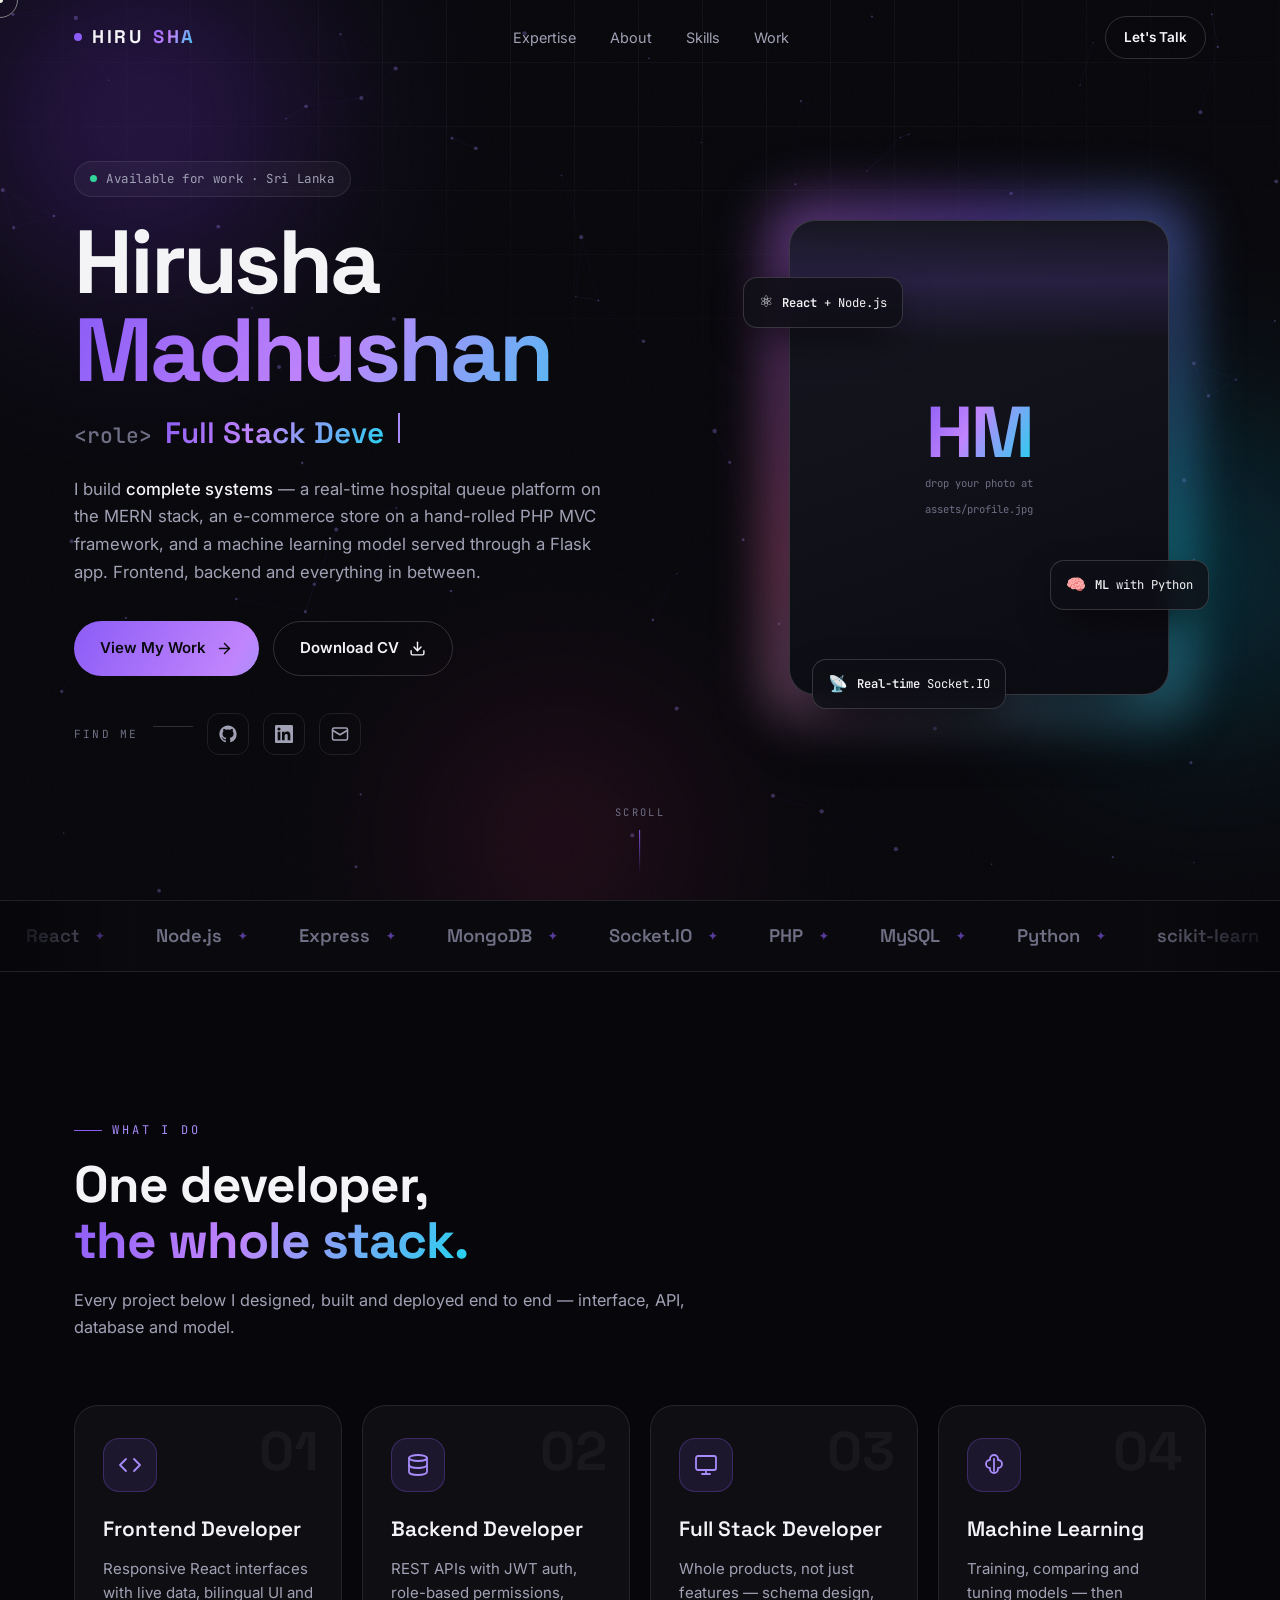
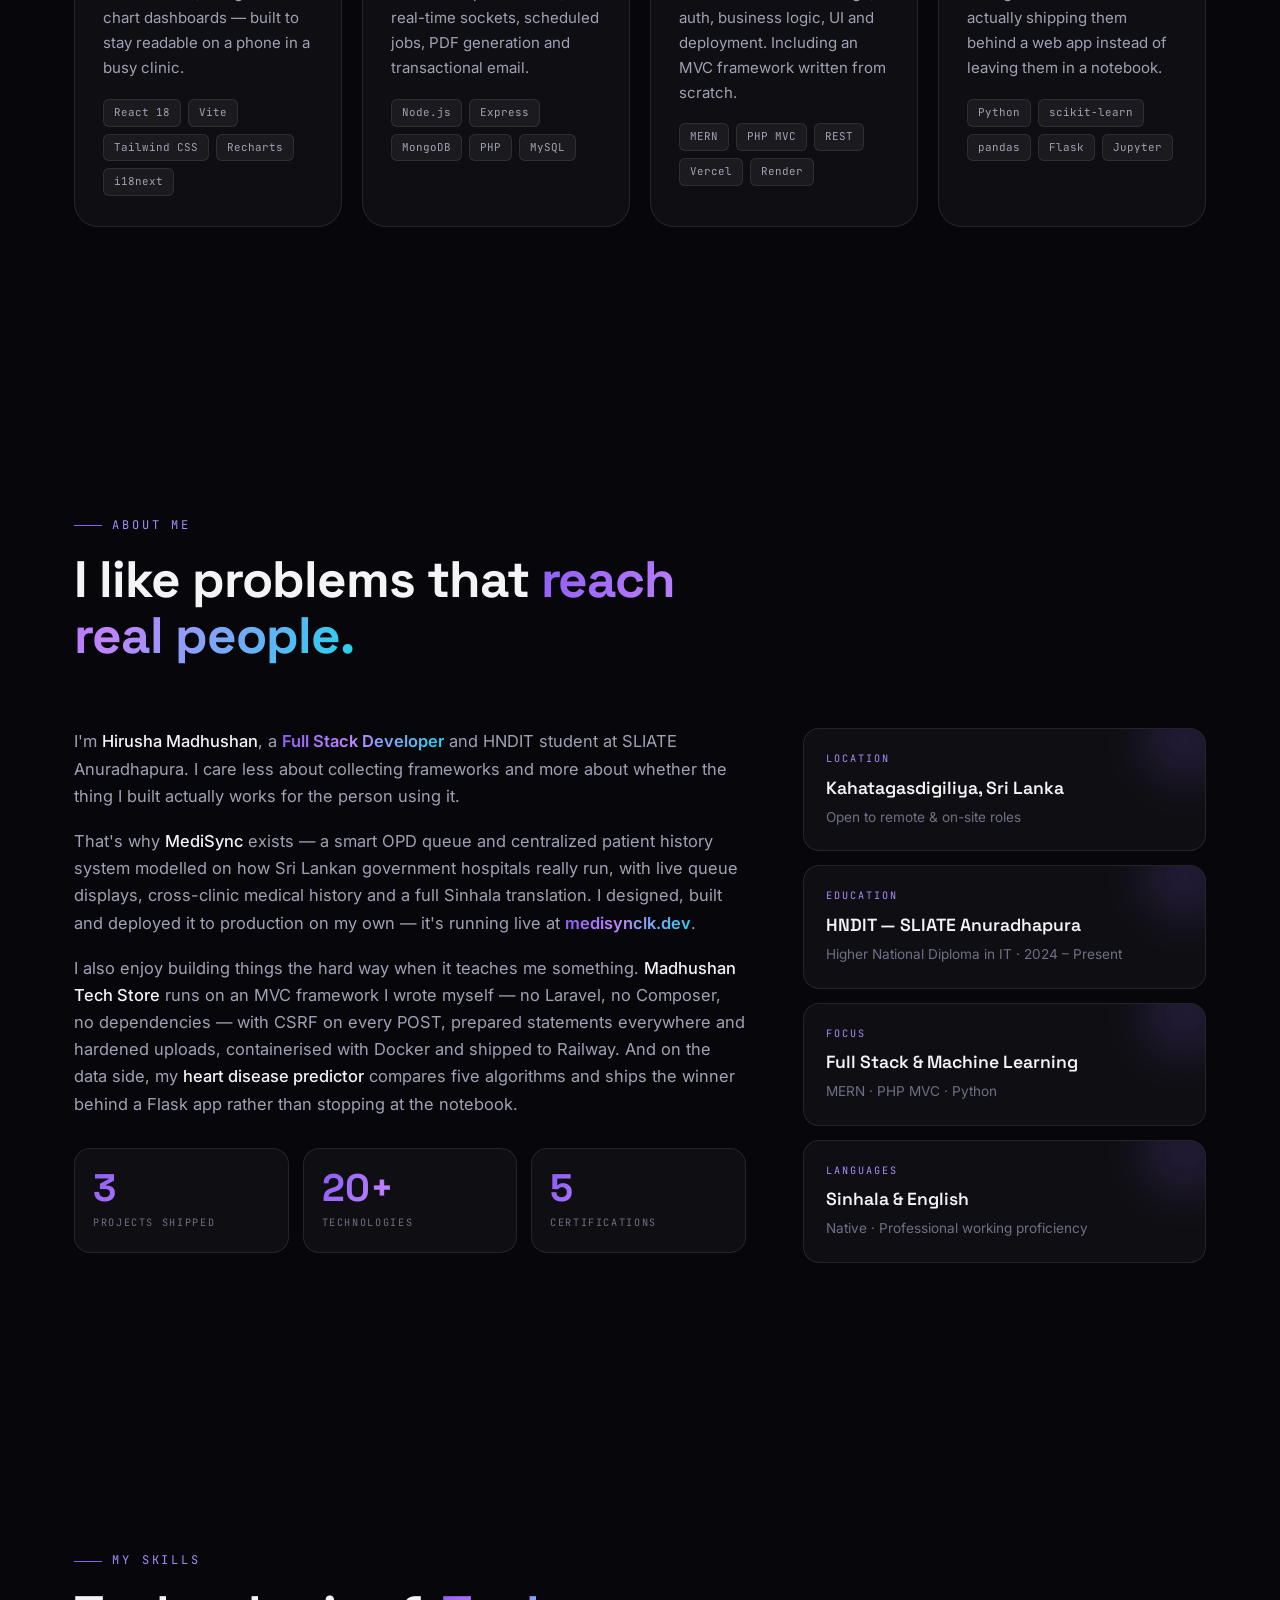
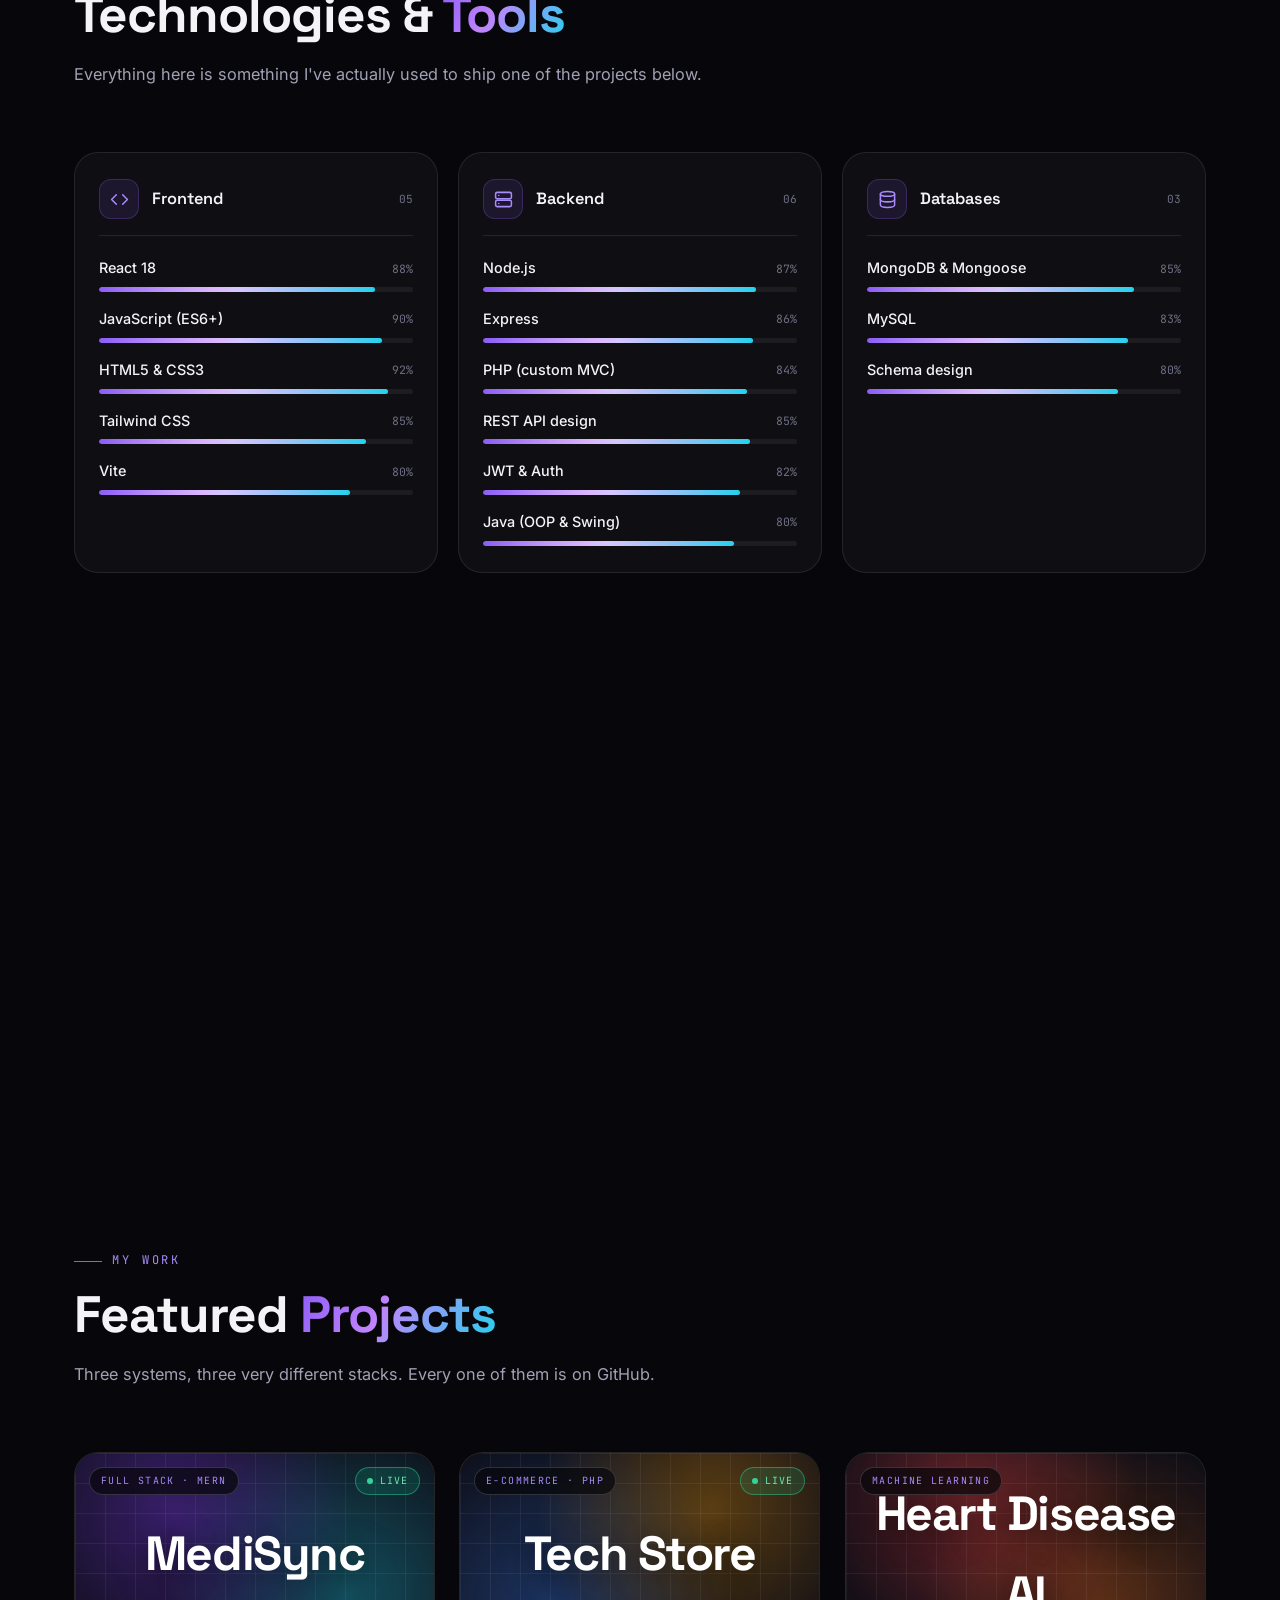
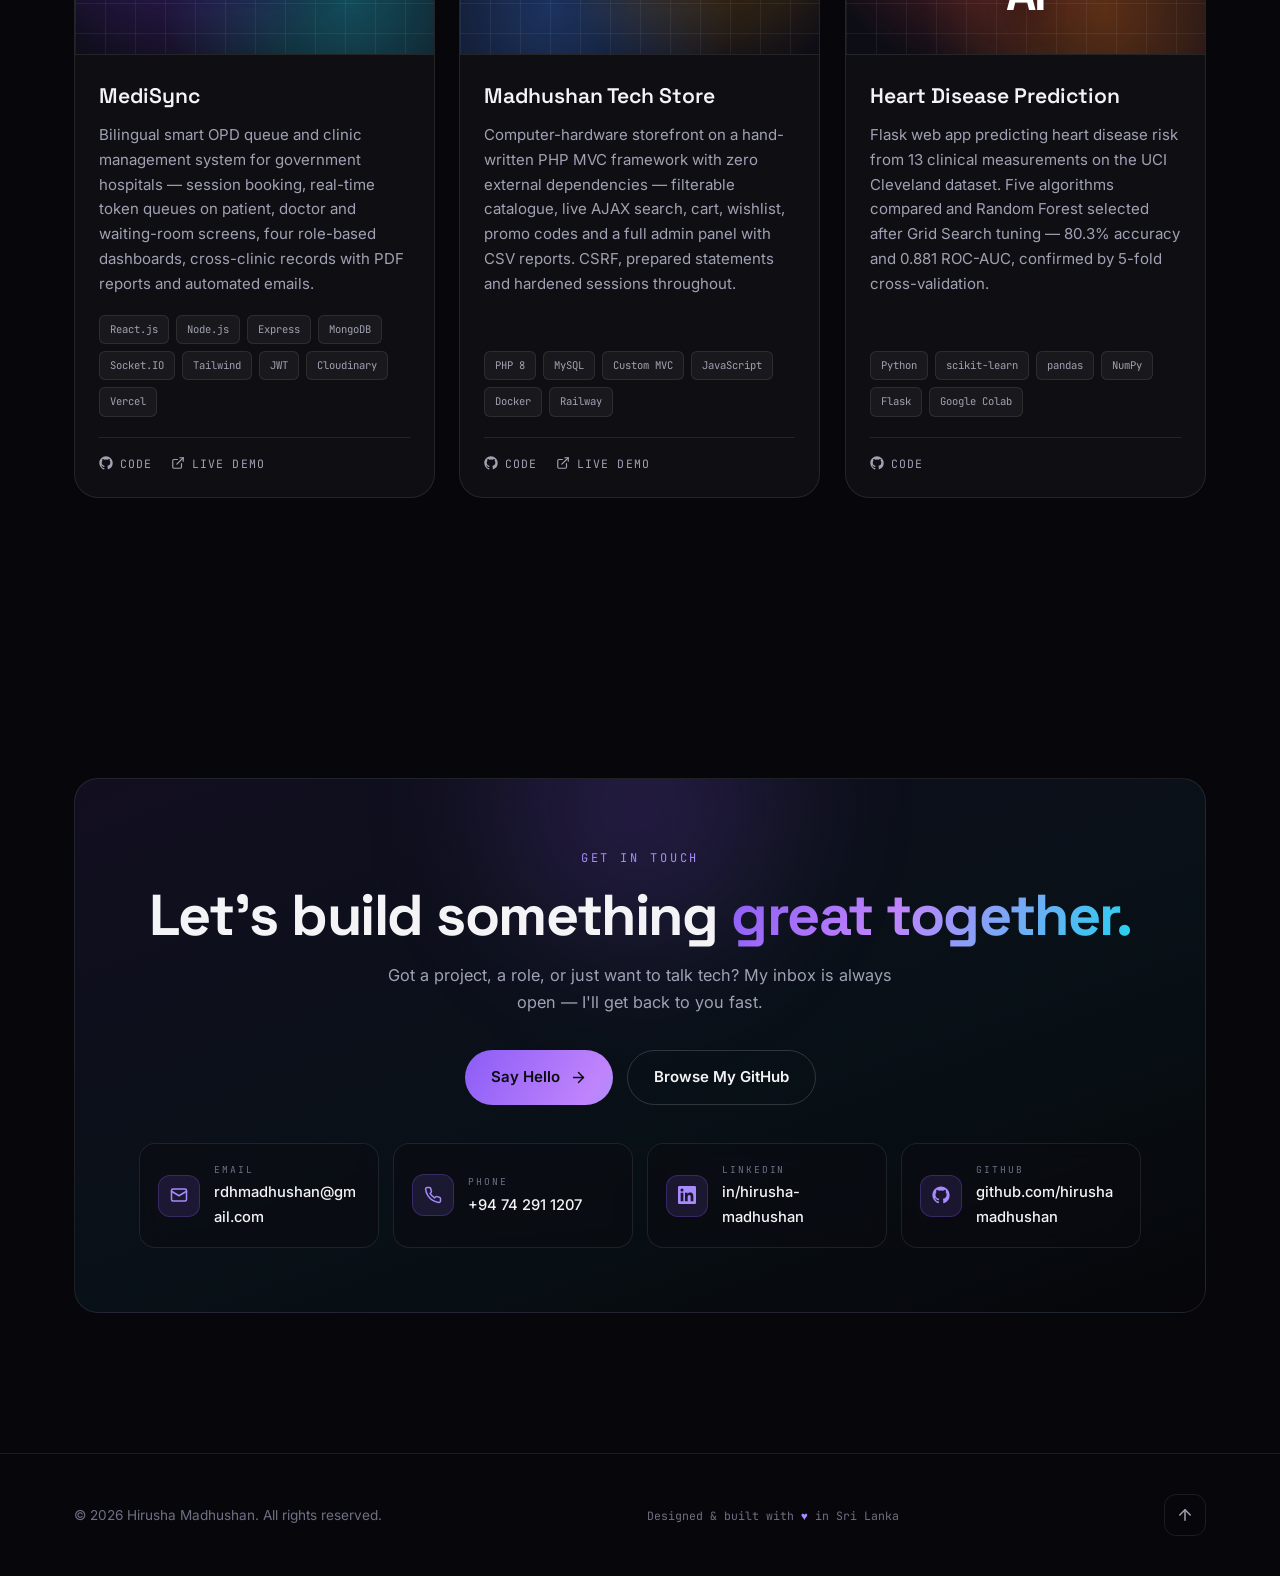
==== index.html @ 40e8476e "Add animated portfolio site Static single-page portfolio: hero with typewriter roles, particle backg" ====
<!DOCTYPE html>
<html lang="en">
<head>
<meta charset="UTF-8" />
<meta name="viewport" content="width=device-width, initial-scale=1.0" />
<title>Hirusha Madhushan | Full Stack Developer</title>
<meta name="description" content="Hirusha Madhushan — Full Stack Developer building real-time web systems, e-commerce platforms and machine learning tools. MERN, PHP MVC and Python." />
<meta name="author" content="Hirusha Madhushan" />

<meta property="og:type" content="website" />
<meta property="og:title" content="Hirusha Madhushan | Full Stack Developer" />
<meta property="og:description" content="Full Stack Developer building real-time web systems, e-commerce platforms and machine learning tools." />

<link rel="preconnect" href="https://fonts.googleapis.com" />
<link rel="preconnect" href="https://fonts.gstatic.com" crossorigin />
<link href="https://fonts.googleapis.com/css2?family=Space+Grotesk:wght@400;500;600;700&family=Inter:wght@300;400;500;600;700&family=JetBrains+Mono:wght@400;500&display=swap" rel="stylesheet" />
<link rel="stylesheet" href="css/style.css" />
</head>
<body>

<!-- ===================== PRELOADER ===================== -->
<div id="preloader">
  <div>
    <div class="pl-mark">HIRUSHA MADHUSHAN</div>
    <div class="pl-bar"><i></i></div>
  </div>
</div>

<div class="cursor-dot"></div>
<div class="cursor-ring"></div>
<div id="progress"></div>

<!-- ===================== ATMOSPHERE ===================== -->
<div class="bg-layer">
  <div class="orb a"></div>
  <div class="orb b"></div>
  <div class="orb c"></div>
  <div class="grid-lines"></div>
  <div class="noise"></div>
</div>
<canvas id="particles"></canvas>

<!-- ===================== NAV ===================== -->
<header class="nav" id="nav">
  <div class="nav-inner">
    <a href="#home" class="brand"><span class="blip"></span>HIRU<span class="g">SHA</span></a>
    <nav class="nav-links" id="navLinks">
      <a href="#expertise">Expertise</a>
      <a href="#about">About</a>
      <a href="#skills">Skills</a>
      <a href="#work">Work</a>
    </nav>
    <a href="#contact" class="nav-cta magnetic"><span>Let's Talk</span></a>
    <button class="burger" id="burger" aria-label="Open menu" aria-expanded="false"><i></i></button>
  </div>
</header>

<div class="mobile-menu" id="mobileMenu">
  <a href="#expertise">Expertise</a>
  <a href="#about">About</a>
  <a href="#skills">Skills</a>
  <a href="#work">Work</a>
  <a href="#contact">Contact</a>
</div>

<main>

<!-- ===================== HERO ===================== -->
<section id="home">
  <div class="wrap">
    <div class="hero-grid">
      <div>
        <div class="status-pill"><span class="dot"></span> Available for work &middot; Sri Lanka</div>

        <h1 class="hero-name">
          <span class="word"><span>Hirusha</span></span>
          <span class="word"><span class="accent">Madhushan</span></span>
        </h1>

        <div class="role-line">
          <span class="lead">&lt;role&gt;</span>
          <span id="typed"></span><span class="caret"></span>
        </div>

        <p class="hero-sub">
          I build <strong>complete systems</strong> — a real-time hospital queue platform on the MERN
          stack, an e-commerce store on a hand-rolled PHP MVC framework, and a machine learning
          model served through a Flask app. Frontend, backend and everything in between.
        </p>

        <div class="btn-row">
          <a href="#work" class="btn btn-primary magnetic">
            <span>View My Work</span>
            <svg viewBox="0 0 24 24" fill="none" stroke="currentColor" stroke-width="2" stroke-linecap="round" stroke-linejoin="round"><line x1="5" y1="12" x2="19" y2="12"/><polyline points="12 5 19 12 12 19"/></svg>
          </a>
          <a href="assets/resume.pdf" download class="btn btn-ghost magnetic">
            <span>Download CV</span>
            <svg viewBox="0 0 24 24" fill="none" stroke="currentColor" stroke-width="2" stroke-linecap="round" stroke-linejoin="round"><path d="M21 15v4a2 2 0 0 1-2 2H5a2 2 0 0 1-2-2v-4"/><polyline points="7 10 12 15 17 10"/><line x1="12" y1="15" x2="12" y2="3"/></svg>
          </a>
        </div>

        <div class="socials">
          <span class="lbl">Find me</span><span class="bar"></span>
          <a href="https://github.com/hirushamadhushan" target="_blank" rel="noopener" class="soc" aria-label="GitHub">
            <svg viewBox="0 0 24 24" fill="currentColor"><path d="M12 .5C5.73.5.5 5.73.5 12c0 5.09 3.29 9.4 7.86 10.93.58.1.79-.25.79-.56v-2c-3.2.7-3.88-1.54-3.88-1.54-.53-1.34-1.29-1.7-1.29-1.7-1.05-.72.08-.7.08-.7 1.16.08 1.77 1.2 1.77 1.2 1.03 1.77 2.7 1.26 3.36.96.1-.75.4-1.26.73-1.55-2.55-.29-5.23-1.28-5.23-5.7 0-1.26.45-2.29 1.19-3.1-.12-.29-.52-1.46.11-3.05 0 0 .97-.31 3.18 1.18a11 11 0 0 1 5.8 0c2.2-1.49 3.17-1.18 3.17-1.18.63 1.59.23 2.76.12 3.05.74.81 1.18 1.84 1.18 3.1 0 4.43-2.69 5.4-5.25 5.69.41.36.78 1.06.78 2.14v3.17c0 .31.21.67.8.56A11.51 11.51 0 0 0 23.5 12C23.5 5.73 18.27.5 12 .5Z"/></svg>
          </a>
          <a href="https://linkedin.com/in/hirusha-madhushan-721062364" target="_blank" rel="noopener" class="soc" aria-label="LinkedIn">
            <svg viewBox="0 0 24 24" fill="currentColor"><path d="M20.45 20.45h-3.56v-5.57c0-1.33-.03-3.04-1.85-3.04-1.86 0-2.14 1.45-2.14 2.94v5.67H9.35V9h3.41v1.56h.05a3.74 3.74 0 0 1 3.37-1.85c3.6 0 4.27 2.37 4.27 5.46v6.28ZM5.34 7.43a2.06 2.06 0 1 1 0-4.13 2.06 2.06 0 0 1 0 4.13ZM7.12 20.45H3.55V9h3.57v11.45ZM22.22 0H1.77C.79 0 0 .77 0 1.72v20.56C0 23.23.79 24 1.77 24h20.45c.98 0 1.78-.77 1.78-1.72V1.72C24 .77 23.2 0 22.22 0Z"/></svg>
          </a>
          <a href="mailto:rdhmadhushan@gmail.com" class="soc" aria-label="Email">
            <svg viewBox="0 0 24 24" fill="none" stroke="currentColor" stroke-width="2" stroke-linecap="round" stroke-linejoin="round"><rect x="2" y="4" width="20" height="16" rx="2"/><path d="m22 7-10 6L2 7"/></svg>
          </a>
        </div>
      </div>

      <div class="portrait-wrap">
        <div class="portrait-ring"></div>
        <div class="portrait" id="portrait">
          <div class="fallback">
            <div>
              <div class="initials">HM</div>
              <small>drop your photo at<br>assets/profile.jpg</small>
            </div>
          </div>
          <img src="assets/profile.jpg" alt="Hirusha Madhushan" onerror="this.style.display='none'" />
          <div class="scan"></div>
        </div>
        <div class="float-card fc-1"><i>&#9883;</i><span><b>React</b> + Node.js</span></div>
        <div class="float-card fc-2"><i>&#129504;</i><span><b>ML</b> with Python</span></div>
        <div class="float-card fc-3"><i>&#128225;</i><span><b>Real-time</b> Socket.IO</span></div>
      </div>
    </div>
  </div>

  <div class="scroll-hint"><span>Scroll</span><span class="track"></span></div>
</section>

<!-- ===================== MARQUEE ===================== -->
<div class="marquee">
  <div class="mq-track" id="mqTrack">
    <span class="mq-item">React</span><span class="mq-item">Node.js</span><span class="mq-item">Express</span>
    <span class="mq-item">MongoDB</span><span class="mq-item">Socket.IO</span><span class="mq-item">PHP</span>
    <span class="mq-item">MySQL</span><span class="mq-item">Python</span><span class="mq-item">scikit-learn</span>
    <span class="mq-item">Flask</span><span class="mq-item">Tailwind CSS</span><span class="mq-item">Java</span>
    <span class="mq-item">JWT</span><span class="mq-item">Docker</span><span class="mq-item">Git</span>
  </div>
</div>

<!-- ===================== EXPERTISE ===================== -->
<section id="expertise">
  <div class="wrap">
    <div class="sec-head reveal">
      <div class="eyebrow">What I Do</div>
      <h2 class="title">One developer,<br><em>the whole stack.</em></h2>
      <p>Every project below I designed, built and deployed end to end — interface, API, database and model.</p>
    </div>

    <div class="roles">
      <article class="role-card tilt reveal" data-delay="1">
        <span class="num">01</span>
        <div class="role-ico"><svg viewBox="0 0 24 24" fill="none" stroke="currentColor" stroke-width="1.8" stroke-linecap="round" stroke-linejoin="round"><polyline points="16 18 22 12 16 6"/><polyline points="8 6 2 12 8 18"/></svg></div>
        <h3>Frontend Developer</h3>
        <p>Responsive React interfaces with live data, bilingual UI and chart dashboards — built to stay readable on a phone in a busy clinic.</p>
        <div class="role-tags"><span>React 18</span><span>Vite</span><span>Tailwind CSS</span><span>Recharts</span><span>i18next</span></div>
        <span class="beam"></span>
      </article>

      <article class="role-card tilt reveal" data-delay="2">
        <span class="num">02</span>
        <div class="role-ico"><svg viewBox="0 0 24 24" fill="none" stroke="currentColor" stroke-width="1.8" stroke-linecap="round" stroke-linejoin="round"><ellipse cx="12" cy="5" rx="9" ry="3"/><path d="M3 5v14c0 1.66 4.03 3 9 3s9-1.34 9-3V5"/><path d="M3 12c0 1.66 4.03 3 9 3s9-1.34 9-3"/></svg></div>
        <h3>Backend Developer</h3>
        <p>REST APIs with JWT auth, role-based permissions, real-time sockets, scheduled jobs, PDF generation and transactional email.</p>
        <div class="role-tags"><span>Node.js</span><span>Express</span><span>MongoDB</span><span>PHP</span><span>MySQL</span></div>
        <span class="beam"></span>
      </article>

      <article class="role-card tilt reveal" data-delay="3">
        <span class="num">03</span>
        <div class="role-ico"><svg viewBox="0 0 24 24" fill="none" stroke="currentColor" stroke-width="1.8" stroke-linecap="round" stroke-linejoin="round"><rect x="2" y="3" width="20" height="14" rx="2"/><path d="M8 21h8M12 17v4"/></svg></div>
        <h3>Full Stack Developer</h3>
        <p>Whole products, not just features — schema design, auth, business logic, UI and deployment. Including an MVC framework written from scratch.</p>
        <div class="role-tags"><span>MERN</span><span>PHP MVC</span><span>REST</span><span>Vercel</span><span>Render</span></div>
        <span class="beam"></span>
      </article>

      <article class="role-card tilt reveal" data-delay="4">
        <span class="num">04</span>
        <div class="role-ico"><svg viewBox="0 0 24 24" fill="none" stroke="currentColor" stroke-width="1.8" stroke-linecap="round" stroke-linejoin="round"><path d="M12 2a4 4 0 0 0-4 4v1a4 4 0 0 0 0 8v1a4 4 0 0 0 8 0v-1a4 4 0 0 0 0-8V6a4 4 0 0 0-4-4Z"/><path d="M12 6v12"/></svg></div>
        <h3>Machine Learning</h3>
        <p>Training, comparing and tuning models — then actually shipping them behind a web app instead of leaving them in a notebook.</p>
        <div class="role-tags"><span>Python</span><span>scikit-learn</span><span>pandas</span><span>Flask</span><span>Jupyter</span></div>
        <span class="beam"></span>
      </article>
    </div>
  </div>
</section>

<!-- ===================== ABOUT ===================== -->
<section id="about">
  <div class="wrap">
    <div class="sec-head reveal">
      <div class="eyebrow">About Me</div>
      <h2 class="title">I like problems that <em>reach real people.</em></h2>
    </div>

    <div class="about-grid">
      <div class="about-copy reveal left">
        <p>
          I'm <span class="hl">Hirusha Madhushan</span>, a <span class="grad">Full Stack Developer</span>
          and HNDIT student at SLIATE Anuradhapura. I care less about collecting frameworks and more
          about whether the thing I built actually works for the person using it.
        </p>
        <p>
          That's why <span class="hl">MediSync</span> exists — a smart OPD queue and centralized patient
          history system modelled on how Sri Lankan government hospitals really run, with live queue
          displays, cross-clinic medical history and a full Sinhala translation. I designed, built and
          deployed it to production on my own — it's running live at
          <a href="https://medisynclk.dev" target="_blank" rel="noopener" class="grad">medisynclk.dev</a>.
        </p>
        <p>
          I also enjoy building things the hard way when it teaches me something.
          <span class="hl">Madhushan Tech Store</span> runs on an MVC framework I wrote myself — no
          Laravel, no Composer, no dependencies — with CSRF on every POST, prepared statements
          everywhere and hardened uploads, containerised with Docker and shipped to Railway. And on
          the data side, my
          <span class="hl">heart disease predictor</span> compares five algorithms and ships the winner
          behind a Flask app rather than stopping at the notebook.
        </p>

        <div class="stat-row">
          <div class="stat"><div class="n"><span class="count" data-to="3">0</span></div><div class="l">Projects Shipped</div></div>
          <div class="stat"><div class="n"><span class="count" data-to="20">0</span>+</div><div class="l">Technologies</div></div>
          <div class="stat"><div class="n"><span class="count" data-to="5">0</span></div><div class="l">Certifications</div></div>
        </div>
      </div>

      <aside class="info-stack reveal right" data-delay="2">
        <div class="info-card">
          <span class="glow"></span>
          <div class="k">Location</div>
          <div class="v">Kahatagasdigiliya, Sri Lanka</div>
          <div class="s">Open to remote &amp; on-site roles</div>
        </div>
        <div class="info-card">
          <span class="glow"></span>
          <div class="k">Education</div>
          <div class="v">HNDIT &mdash; SLIATE Anuradhapura</div>
          <div class="s">Higher National Diploma in IT &middot; 2024 &ndash; Present</div>
        </div>
        <div class="info-card">
          <span class="glow"></span>
          <div class="k">Focus</div>
          <div class="v">Full Stack &amp; Machine Learning</div>
          <div class="s">MERN &middot; PHP MVC &middot; Python</div>
        </div>
        <div class="info-card">
          <span class="glow"></span>
          <div class="k">Languages</div>
          <div class="v">Sinhala &amp; English</div>
          <div class="s">Native &middot; Professional working proficiency</div>
        </div>
      </aside>
    </div>
  </div>
</section>

<!-- ===================== SKILLS ===================== -->
<section id="skills">
  <div class="wrap">
    <div class="sec-head reveal">
      <div class="eyebrow">My Skills</div>
      <h2 class="title">Technologies &amp; <em>Tools</em></h2>
      <p>Everything here is something I've actually used to ship one of the projects below.</p>
    </div>

    <div class="skill-grid">
      <div class="skill-card reveal" data-delay="1">
        <div class="skill-head">
          <span class="ico"><svg viewBox="0 0 24 24" fill="none" stroke="currentColor" stroke-width="1.9" stroke-linecap="round" stroke-linejoin="round"><polyline points="16 18 22 12 16 6"/><polyline points="8 6 2 12 8 18"/></svg></span>
          <h3>Frontend</h3><span class="cnt">05</span>
        </div>
        <div class="bar"><div class="bar-top"><span class="nm">React 18</span><span class="pc">88%</span></div><div class="bar-track"><div class="bar-fill" data-w="88"></div></div></div>
        <div class="bar"><div class="bar-top"><span class="nm">JavaScript (ES6+)</span><span class="pc">90%</span></div><div class="bar-track"><div class="bar-fill" data-w="90"></div></div></div>
        <div class="bar"><div class="bar-top"><span class="nm">HTML5 &amp; CSS3</span><span class="pc">92%</span></div><div class="bar-track"><div class="bar-fill" data-w="92"></div></div></div>
        <div class="bar"><div class="bar-top"><span class="nm">Tailwind CSS</span><span class="pc">85%</span></div><div class="bar-track"><div class="bar-fill" data-w="85"></div></div></div>
        <div class="bar"><div class="bar-top"><span class="nm">Vite</span><span class="pc">80%</span></div><div class="bar-track"><div class="bar-fill" data-w="80"></div></div></div>
      </div>

      <div class="skill-card reveal" data-delay="2">
        <div class="skill-head">
          <span class="ico"><svg viewBox="0 0 24 24" fill="none" stroke="currentColor" stroke-width="1.9" stroke-linecap="round" stroke-linejoin="round"><rect x="2" y="3" width="20" height="8" rx="2"/><rect x="2" y="13" width="20" height="8" rx="2"/><path d="M6 7h.01M6 17h.01"/></svg></span>
          <h3>Backend</h3><span class="cnt">06</span>
        </div>
        <div class="bar"><div class="bar-top"><span class="nm">Node.js</span><span class="pc">87%</span></div><div class="bar-track"><div class="bar-fill" data-w="87"></div></div></div>
        <div class="bar"><div class="bar-top"><span class="nm">Express</span><span class="pc">86%</span></div><div class="bar-track"><div class="bar-fill" data-w="86"></div></div></div>
        <div class="bar"><div class="bar-top"><span class="nm">PHP (custom MVC)</span><span class="pc">84%</span></div><div class="bar-track"><div class="bar-fill" data-w="84"></div></div></div>
        <div class="bar"><div class="bar-top"><span class="nm">REST API design</span><span class="pc">85%</span></div><div class="bar-track"><div class="bar-fill" data-w="85"></div></div></div>
        <div class="bar"><div class="bar-top"><span class="nm">JWT &amp; Auth</span><span class="pc">82%</span></div><div class="bar-track"><div class="bar-fill" data-w="82"></div></div></div>
        <div class="bar"><div class="bar-top"><span class="nm">Java (OOP &amp; Swing)</span><span class="pc">80%</span></div><div class="bar-track"><div class="bar-fill" data-w="80"></div></div></div>
      </div>

      <div class="skill-card reveal" data-delay="3">
        <div class="skill-head">
          <span class="ico"><svg viewBox="0 0 24 24" fill="none" stroke="currentColor" stroke-width="1.9" stroke-linecap="round" stroke-linejoin="round"><ellipse cx="12" cy="5" rx="9" ry="3"/><path d="M3 5v14c0 1.66 4.03 3 9 3s9-1.34 9-3V5"/><path d="M3 12c0 1.66 4.03 3 9 3s9-1.34 9-3"/></svg></span>
          <h3>Databases</h3><span class="cnt">03</span>
        </div>
        <div class="bar"><div class="bar-top"><span class="nm">MongoDB &amp; Mongoose</span><span class="pc">85%</span></div><div class="bar-track"><div class="bar-fill" data-w="85"></div></div></div>
        <div class="bar"><div class="bar-top"><span class="nm">MySQL</span><span class="pc">83%</span></div><div class="bar-track"><div class="bar-fill" data-w="83"></div></div></div>
        <div class="bar"><div class="bar-top"><span class="nm">Schema design</span><span class="pc">80%</span></div><div class="bar-track"><div class="bar-fill" data-w="80"></div></div></div>
      </div>

      <div class="skill-card reveal" data-delay="1">
        <div class="skill-head">
          <span class="ico"><svg viewBox="0 0 24 24" fill="none" stroke="currentColor" stroke-width="1.9" stroke-linecap="round" stroke-linejoin="round"><path d="M12 2a4 4 0 0 0-4 4v1a4 4 0 0 0 0 8v1a4 4 0 0 0 8 0v-1a4 4 0 0 0 0-8V6a4 4 0 0 0-4-4Z"/><path d="M12 6v12"/></svg></span>
          <h3>Machine Learning</h3><span class="cnt">04</span>
        </div>
        <div class="bar"><div class="bar-top"><span class="nm">Python</span><span class="pc">85%</span></div><div class="bar-track"><div class="bar-fill" data-w="85"></div></div></div>
        <div class="bar"><div class="bar-top"><span class="nm">scikit-learn</span><span class="pc">80%</span></div><div class="bar-track"><div class="bar-fill" data-w="80"></div></div></div>
        <div class="bar"><div class="bar-top"><span class="nm">pandas &amp; NumPy</span><span class="pc">82%</span></div><div class="bar-track"><div class="bar-fill" data-w="82"></div></div></div>
        <div class="bar"><div class="bar-top"><span class="nm">Flask</span><span class="pc">78%</span></div><div class="bar-track"><div class="bar-fill" data-w="78"></div></div></div>
      </div>

      <div class="skill-card reveal" data-delay="2">
        <div class="skill-head">
          <span class="ico"><svg viewBox="0 0 24 24" fill="none" stroke="currentColor" stroke-width="1.9" stroke-linecap="round" stroke-linejoin="round"><path d="M4 12a8 8 0 0 1 8-8"/><path d="M20 12a8 8 0 0 1-8 8"/><circle cx="12" cy="12" r="2"/><path d="M12 2v2M12 20v2"/></svg></span>
          <h3>Real-time &amp; Services</h3><span class="cnt">05</span>
        </div>
        <div class="bar"><div class="bar-top"><span class="nm">Socket.IO</span><span class="pc">84%</span></div><div class="bar-track"><div class="bar-fill" data-w="84"></div></div></div>
        <div class="bar"><div class="bar-top"><span class="nm">Cloudinary</span><span class="pc">80%</span></div><div class="bar-track"><div class="bar-fill" data-w="80"></div></div></div>
        <div class="bar"><div class="bar-top"><span class="nm">Nodemailer (SMTP)</span><span class="pc">80%</span></div><div class="bar-track"><div class="bar-fill" data-w="80"></div></div></div>
        <div class="bar"><div class="bar-top"><span class="nm">PDFKit</span><span class="pc">76%</span></div><div class="bar-track"><div class="bar-fill" data-w="76"></div></div></div>
        <div class="bar"><div class="bar-top"><span class="nm">node-cron</span><span class="pc">75%</span></div><div class="bar-track"><div class="bar-fill" data-w="75"></div></div></div>
      </div>

      <div class="skill-card reveal" data-delay="3">
        <div class="skill-head">
          <span class="ico"><svg viewBox="0 0 24 24" fill="none" stroke="currentColor" stroke-width="1.9" stroke-linecap="round" stroke-linejoin="round"><circle cx="12" cy="12" r="3"/><path d="M19.4 15a1.65 1.65 0 0 0 .33 1.82l.06.06a2 2 0 1 1-2.83 2.83l-.06-.06a1.65 1.65 0 0 0-1.82-.33 1.65 1.65 0 0 0-1 1.51V21a2 2 0 1 1-4 0v-.09A1.65 1.65 0 0 0 9 19.4a1.65 1.65 0 0 0-1.82.33l-.06.06a2 2 0 1 1-2.83-2.83l.06-.06A1.65 1.65 0 0 0 4.6 15a1.65 1.65 0 0 0-1.51-1H3a2 2 0 1 1 0-4h.09A1.65 1.65 0 0 0 4.6 9a1.65 1.65 0 0 0-.33-1.82l-.06-.06a2 2 0 1 1 2.83-2.83l.06.06A1.65 1.65 0 0 0 9 4.6a1.65 1.65 0 0 0 1-1.51V3a2 2 0 1 1 4 0v.09a1.65 1.65 0 0 0 1 1.51 1.65 1.65 0 0 0 1.82-.33l.06-.06a2 2 0 1 1 2.83 2.83l-.06.06A1.65 1.65 0 0 0 19.4 9c.14.36.44.63.82.76"/></svg></span>
          <h3>Tools &amp; Deployment</h3><span class="cnt">05</span>
        </div>
        <div class="bar"><div class="bar-top"><span class="nm">Git &amp; GitHub</span><span class="pc">88%</span></div><div class="bar-track"><div class="bar-fill" data-w="88"></div></div></div>
        <div class="bar"><div class="bar-top"><span class="nm">Docker</span><span class="pc">78%</span></div><div class="bar-track"><div class="bar-fill" data-w="78"></div></div></div>
        <div class="bar"><div class="bar-top"><span class="nm">Vercel &amp; Railway</span><span class="pc">82%</span></div><div class="bar-track"><div class="bar-fill" data-w="82"></div></div></div>
        <div class="bar"><div class="bar-top"><span class="nm">Postman</span><span class="pc">85%</span></div><div class="bar-track"><div class="bar-fill" data-w="85"></div></div></div>
        <div class="bar"><div class="bar-top"><span class="nm">MongoDB Atlas</span><span class="pc">80%</span></div><div class="bar-track"><div class="bar-fill" data-w="80"></div></div></div>
      </div>
    </div>
  </div>
</section>

<!-- ===================== WORK ===================== -->
<section id="work">
  <div class="wrap">
    <div class="sec-head reveal">
      <div class="eyebrow">My Work</div>
      <h2 class="title">Featured <em>Projects</em></h2>
      <p>Three systems, three very different stacks. Every one of them is on GitHub.</p>
    </div>

    <!-- Cards are rendered from js/projects.js — edit that file (or use admin.html) -->
    <div class="proj-grid" id="projGrid"></div>
  </div>
</section>

<!-- ===================== CONTACT ===================== -->
<section id="contact">
  <div class="wrap">
    <div class="contact-shell reveal scale">
      <div class="eyebrow center">Get In Touch</div>
      <h2>Let's build something <em>great together.</em></h2>
      <p>Got a project, a role, or just want to talk tech? My inbox is always open — I'll get back to you fast.</p>

      <div class="btn-row">
        <a href="mailto:rdhmadhushan@gmail.com" class="btn btn-primary magnetic">
          <span>Say Hello</span>
          <svg viewBox="0 0 24 24" fill="none" stroke="currentColor" stroke-width="2" stroke-linecap="round" stroke-linejoin="round"><line x1="5" y1="12" x2="19" y2="12"/><polyline points="12 5 19 12 12 19"/></svg>
        </a>
        <a href="https://github.com/hirushamadhushan" target="_blank" rel="noopener" class="btn btn-ghost magnetic">
          <span>Browse My GitHub</span>
        </a>
      </div>

      <div class="contact-grid">
        <a href="mailto:rdhmadhushan@gmail.com" class="cc">
          <span class="ico"><svg viewBox="0 0 24 24" fill="none" stroke="currentColor" stroke-width="2" stroke-linecap="round" stroke-linejoin="round"><rect x="2" y="4" width="20" height="16" rx="2"/><path d="m22 7-10 6L2 7"/></svg></span>
          <span><span class="k">Email</span><span class="v">rdhmadhushan@gmail.com</span></span>
        </a>
        <a href="tel:+94742911207" class="cc">
          <span class="ico"><svg viewBox="0 0 24 24" fill="none" stroke="currentColor" stroke-width="2" stroke-linecap="round" stroke-linejoin="round"><path d="M22 16.92v3a2 2 0 0 1-2.18 2 19.79 19.79 0 0 1-8.63-3.07 19.5 19.5 0 0 1-6-6 19.79 19.79 0 0 1-3.07-8.67A2 2 0 0 1 4.11 2h3a2 2 0 0 1 2 1.72c.13.96.36 1.9.7 2.81a2 2 0 0 1-.45 2.11L8.09 9.91a16 16 0 0 0 6 6l1.27-1.27a2 2 0 0 1 2.11-.45c.9.34 1.85.57 2.81.7A2 2 0 0 1 22 16.92Z"/></svg></span>
          <span><span class="k">Phone</span><span class="v">+94 74 291 1207</span></span>
        </a>
        <a href="https://linkedin.com/in/hirusha-madhushan-721062364" target="_blank" rel="noopener" class="cc">
          <span class="ico"><svg viewBox="0 0 24 24" fill="currentColor"><path d="M20.45 20.45h-3.56v-5.57c0-1.33-.03-3.04-1.85-3.04-1.86 0-2.14 1.45-2.14 2.94v5.67H9.35V9h3.41v1.56h.05a3.74 3.74 0 0 1 3.37-1.85c3.6 0 4.27 2.37 4.27 5.46v6.28ZM5.34 7.43a2.06 2.06 0 1 1 0-4.13 2.06 2.06 0 0 1 0 4.13ZM7.12 20.45H3.55V9h3.57v11.45ZM22.22 0H1.77C.79 0 0 .77 0 1.72v20.56C0 23.23.79 24 1.77 24h20.45c.98 0 1.78-.77 1.78-1.72V1.72C24 .77 23.2 0 22.22 0Z"/></svg></span>
          <span><span class="k">LinkedIn</span><span class="v">in/hirusha-madhushan</span></span>
        </a>
        <a href="https://github.com/hirushamadhushan" target="_blank" rel="noopener" class="cc">
          <span class="ico"><svg viewBox="0 0 24 24" fill="currentColor"><path d="M12 .5C5.73.5.5 5.73.5 12c0 5.09 3.29 9.4 7.86 10.93.58.1.79-.25.79-.56v-2c-3.2.7-3.88-1.54-3.88-1.54-.53-1.34-1.29-1.7-1.29-1.7-1.05-.72.08-.7.08-.7 1.16.08 1.77 1.2 1.77 1.2 1.03 1.77 2.7 1.26 3.36.96.1-.75.4-1.26.73-1.55-2.55-.29-5.23-1.28-5.23-5.7 0-1.26.45-2.29 1.19-3.1-.12-.29-.52-1.46.11-3.05 0 0 .97-.31 3.18 1.18a11 11 0 0 1 5.8 0c2.2-1.49 3.17-1.18 3.17-1.18.63 1.59.23 2.76.12 3.05.74.81 1.18 1.84 1.18 3.1 0 4.43-2.69 5.4-5.25 5.69.41.36.78 1.06.78 2.14v3.17c0 .31.21.67.8.56A11.51 11.51 0 0 0 23.5 12C23.5 5.73 18.27.5 12 .5Z"/></svg></span>
          <span><span class="k">GitHub</span><span class="v">github.com/hirushamadhushan</span></span>
        </a>
      </div>
    </div>
  </div>
</section>

</main>

<footer>
  <div class="wrap foot">
    <p>&copy; <span id="year">2026</span> Hirusha Madhushan. All rights reserved.</p>
    <p class="built">Designed &amp; built with <span>&hearts;</span> in Sri Lanka</p>
    <a href="#home" class="to-top" aria-label="Back to top">
      <svg viewBox="0 0 24 24" width="18" height="18" fill="none" stroke="currentColor" stroke-width="2" stroke-linecap="round" stroke-linejoin="round"><line x1="12" y1="19" x2="12" y2="5"/><polyline points="5 12 12 5 19 12"/></svg>
    </a>
  </div>
</footer>

<div class="copy-toast" id="toast">Copied</div>

<script src="js/projects.js"></script>
<script src="js/main.js"></script>
</body>
</html>
---- css/style.css ----
/* ==========================================================================
   Hirusha Madhushan — Portfolio
   1. Tokens          6. Sections / headings
   2. Base            7. Hero
   3. Atmosphere      8. Marquee
   4. Preloader       9. Expertise
   5. Nav            10. About
                     11. Skills
                     12. Projects
                     13. Contact
                     14. Footer
                     15. Reduced motion
   ========================================================================== */

/* ============================ 1. TOKENS ================================== */
:root{
  --bg:#07070b;
  --surface:rgba(255,255,255,.035);
  --surface-2:rgba(255,255,255,.06);
  --line:rgba(255,255,255,.09);
  --line-strong:rgba(255,255,255,.16);

  --text:#f4f4f7;
  --muted:#a1a1b5;
  --dim:#6f6f85;

  --violet:#8b5cf6;
  --violet-2:#a78bfa;
  --cyan:#22d3ee;
  --pink:#f472b6;
  --grad:linear-gradient(120deg,#8b5cf6 0%,#c084fc 42%,#22d3ee 100%);

  --r-sm:10px; --r:16px; --r-lg:24px;
  --nav-h:76px;
  --ease:cubic-bezier(.22,1,.36,1);
  --maxw:1180px;
}

/* ============================= 2. BASE =================================== */
*{margin:0;padding:0;box-sizing:border-box}
html{scroll-behavior:smooth}
body{
  background:var(--bg);
  color:var(--text);
  font-family:'Inter',system-ui,-apple-system,'Segoe UI',sans-serif;
  line-height:1.65;
  overflow-x:hidden;
  -webkit-font-smoothing:antialiased;
}
body.locked{overflow:hidden}
img{max-width:100%;display:block}
a{color:inherit;text-decoration:none}
button{font:inherit;color:inherit;background:none;border:none;cursor:pointer}
::selection{background:rgba(139,92,246,.35);color:#fff}

::-webkit-scrollbar{width:10px}
::-webkit-scrollbar-track{background:#08080d}
::-webkit-scrollbar-thumb{background:#26263a;border-radius:20px;border:2px solid #08080d}
::-webkit-scrollbar-thumb:hover{background:var(--violet)}

/* ========================= 3. ATMOSPHERE ================================= */
.bg-layer{position:fixed;inset:0;z-index:0;pointer-events:none;overflow:hidden}
#particles{position:fixed;inset:0;z-index:1;pointer-events:none;opacity:.55}

.orb{position:absolute;border-radius:50%;filter:blur(90px);opacity:.4;will-change:transform}
.orb.a{width:520px;height:520px;background:radial-gradient(circle,#7c3aed,transparent 65%);top:-140px;left:-120px;animation:drift1 22s ease-in-out infinite}
.orb.b{width:460px;height:460px;background:radial-gradient(circle,#0891b2,transparent 65%);top:38%;right:-160px;animation:drift2 26s ease-in-out infinite}
.orb.c{width:400px;height:400px;background:radial-gradient(circle,#db2777,transparent 65%);bottom:-140px;left:28%;opacity:.22;animation:drift3 30s ease-in-out infinite}
@keyframes drift1{0%,100%{transform:translate(0,0) scale(1)}50%{transform:translate(120px,90px) scale(1.15)}}
@keyframes drift2{0%,100%{transform:translate(0,0) scale(1)}50%{transform:translate(-140px,-80px) scale(1.2)}}
@keyframes drift3{0%,100%{transform:translate(0,0) scale(1)}50%{transform:translate(90px,-110px) scale(1.1)}}

.grid-lines{
  position:absolute;inset:-2px;
  background-image:linear-gradient(rgba(255,255,255,.035) 1px,transparent 1px),
                   linear-gradient(90deg,rgba(255,255,255,.035) 1px,transparent 1px);
  background-size:64px 64px;
  mask-image:radial-gradient(ellipse 90% 60% at 50% 0%,#000 20%,transparent 75%);
  -webkit-mask-image:radial-gradient(ellipse 90% 60% at 50% 0%,#000 20%,transparent 75%);
}
.noise{
  position:absolute;inset:0;opacity:.035;mix-blend-mode:overlay;
  background-image:url("data:image/svg+xml,%3Csvg xmlns='http://www.w3.org/2000/svg' width='200' height='200'%3E%3Cfilter id='n'%3E%3CfeTurbulence type='fractalNoise' baseFrequency='.85' numOctaves='3'/%3E%3C/filter%3E%3Crect width='200' height='200' filter='url(%23n)'/%3E%3C/svg%3E");
}

/* cursor */
.cursor-dot,.cursor-ring{position:fixed;top:0;left:0;z-index:9998;pointer-events:none;border-radius:50%;mix-blend-mode:difference}
.cursor-dot{width:6px;height:6px;background:#fff;transform:translate(-50%,-50%)}
.cursor-ring{width:36px;height:36px;border:1px solid rgba(255,255,255,.5);transform:translate(-50%,-50%);transition:width .25s var(--ease),height .25s var(--ease),border-color .25s}
.cursor-ring.grow{width:64px;height:64px;border-color:var(--violet-2)}
@media (hover:none),(max-width:900px){.cursor-dot,.cursor-ring{display:none}}

#progress{position:fixed;top:0;left:0;height:2px;width:0;background:var(--grad);z-index:1000;box-shadow:0 0 12px rgba(139,92,246,.8)}

/* ========================= 4. PRELOADER ================================== */
#preloader{
  position:fixed;inset:0;z-index:9999;background:var(--bg);
  display:grid;place-items:center;
  transition:opacity .6s var(--ease),visibility .6s;
}
#preloader.done{opacity:0;visibility:hidden}
.pl-mark{
  font-family:'Space Grotesk',sans-serif;font-weight:700;font-size:clamp(1.7rem,6vw,2.8rem);
  letter-spacing:.2em;background:var(--grad);-webkit-background-clip:text;background-clip:text;
  color:transparent;animation:plPulse 1.6s ease-in-out infinite;text-align:center;
}
@keyframes plPulse{0%,100%{opacity:.45}50%{opacity:1}}
.pl-bar{width:180px;height:2px;background:rgba(255,255,255,.1);border-radius:2px;margin:18px auto 0;overflow:hidden}
.pl-bar i{display:block;height:100%;width:0;background:var(--grad);animation:plFill 1.1s var(--ease) forwards}
@keyframes plFill{to{width:100%}}

/* ============================= 5. NAV ==================================== */
header.nav{
  position:fixed;top:0;left:0;right:0;height:var(--nav-h);z-index:900;
  display:flex;align-items:center;border-bottom:1px solid transparent;
  transition:background .35s var(--ease),backdrop-filter .35s,border-color .35s,height .35s var(--ease);
}
header.nav.stuck{
  height:64px;background:rgba(7,7,11,.72);backdrop-filter:blur(16px);
  -webkit-backdrop-filter:blur(16px);border-bottom-color:var(--line);
}
.nav-inner{width:100%;max-width:var(--maxw);margin:0 auto;padding:0 24px;display:flex;align-items:center;justify-content:space-between;gap:20px}
.brand{font-family:'Space Grotesk',sans-serif;font-weight:700;font-size:1.15rem;letter-spacing:.14em;display:flex;align-items:center;gap:10px}
.brand .blip{width:8px;height:8px;border-radius:50%;background:var(--violet);animation:blip 2.2s infinite}
@keyframes blip{0%{box-shadow:0 0 0 0 rgba(139,92,246,.65)}70%{box-shadow:0 0 0 12px rgba(139,92,246,0)}100%{box-shadow:0 0 0 0 rgba(139,92,246,0)}}
.brand .g{background:var(--grad);-webkit-background-clip:text;background-clip:text;color:transparent}

.nav-links{display:flex;align-items:center;gap:6px}
.nav-links a{position:relative;padding:8px 14px;font-size:.9rem;color:var(--muted);border-radius:999px;transition:color .25s,background .25s}
.nav-links a::after{
  content:'';position:absolute;left:14px;right:14px;bottom:3px;height:1px;background:var(--grad);
  transform:scaleX(0);transform-origin:left;transition:transform .35s var(--ease);
}
.nav-links a:hover{color:var(--text)}
.nav-links a:hover::after,.nav-links a.active::after{transform:scaleX(1)}
.nav-links a.active{color:var(--text);background:rgba(255,255,255,.05)}

.nav-cta{
  padding:9px 18px;border-radius:999px;font-size:.85rem;font-weight:600;
  border:1px solid var(--line-strong);position:relative;overflow:hidden;
  transition:border-color .3s,transform .3s var(--ease);
}
.nav-cta::before{content:'';position:absolute;inset:0;background:var(--grad);opacity:0;transition:opacity .3s;z-index:0}
.nav-cta:hover{border-color:transparent;color:#0a0a0f}
.nav-cta:hover::before{opacity:1}
.nav-cta span{position:relative;z-index:1}

.burger{display:none;width:42px;height:42px;border-radius:12px;border:1px solid var(--line);place-items:center}
.burger i{display:block;width:18px;height:1.5px;background:var(--text);position:relative;transition:background .2s}
.burger i::before,.burger i::after{content:'';position:absolute;left:0;width:18px;height:1.5px;background:var(--text);transition:transform .3s var(--ease)}
.burger i::before{top:-6px}
.burger i::after{top:6px}
.burger.open i{background:transparent}
.burger.open i::before{transform:translateY(6px) rotate(45deg)}
.burger.open i::after{transform:translateY(-6px) rotate(-45deg)}

.mobile-menu{
  position:fixed;inset:0;z-index:880;background:rgba(7,7,11,.96);backdrop-filter:blur(20px);
  display:flex;flex-direction:column;align-items:center;justify-content:center;gap:6px;
  opacity:0;visibility:hidden;transition:opacity .4s var(--ease),visibility .4s;
}
.mobile-menu.open{opacity:1;visibility:visible}
.mobile-menu a{
  font-family:'Space Grotesk',sans-serif;font-size:2rem;font-weight:600;padding:10px 20px;
  opacity:0;transform:translateY(24px);
  transition:opacity .5s var(--ease),transform .5s var(--ease),color .2s;
}
.mobile-menu.open a{opacity:1;transform:none}
.mobile-menu.open a:nth-child(1){transition-delay:.08s}
.mobile-menu.open a:nth-child(2){transition-delay:.14s}
.mobile-menu.open a:nth-child(3){transition-delay:.20s}
.mobile-menu.open a:nth-child(4){transition-delay:.26s}
.mobile-menu.open a:nth-child(5){transition-delay:.32s}
.mobile-menu a:hover{color:var(--violet-2)}

@media(max-width:880px){
  .nav-links,.nav-cta{display:none}
  .burger{display:grid}
}

/* ==================== 6. SECTIONS / HEADINGS ============================= */
main{position:relative;z-index:2}
section{padding:clamp(80px,11vw,140px) 0;position:relative}
.wrap{width:100%;max-width:var(--maxw);margin:0 auto;padding:0 24px}

.eyebrow{
  display:inline-flex;align-items:center;gap:10px;font-family:'JetBrains Mono',monospace;
  font-size:.75rem;letter-spacing:.24em;text-transform:uppercase;color:var(--violet-2);margin-bottom:16px;
}
.eyebrow::before{content:'';width:28px;height:1px;background:var(--violet)}
.eyebrow.center::before{display:none}

h2.title{
  font-family:'Space Grotesk',sans-serif;font-weight:700;letter-spacing:-.02em;
  font-size:clamp(2rem,5vw,3.2rem);line-height:1.1;margin-bottom:18px;
}
h2.title em{font-style:normal;background:var(--grad);-webkit-background-clip:text;background-clip:text;color:transparent}
.sec-head{margin-bottom:clamp(40px,6vw,64px);max-width:660px}
.sec-head p{color:var(--muted);font-size:1.02rem}

/* reveal */
.reveal{opacity:0;transform:translateY(34px);transition:opacity .85s var(--ease),transform .85s var(--ease)}
.reveal.in{opacity:1;transform:none}
.reveal.left{transform:translateX(-40px)}
.reveal.right{transform:translateX(40px)}
.reveal.scale{transform:scale(.94)}
.reveal.in.left,.reveal.in.right,.reveal.in.scale{transform:none}
[data-delay="1"]{transition-delay:.09s}
[data-delay="2"]{transition-delay:.18s}
[data-delay="3"]{transition-delay:.27s}
[data-delay="4"]{transition-delay:.36s}
[data-delay="5"]{transition-delay:.45s}

/* shared buttons */
.btn{
  position:relative;display:inline-flex;align-items:center;gap:10px;
  padding:14px 26px;border-radius:999px;font-weight:600;font-size:.94rem;overflow:hidden;
  transition:transform .35s var(--ease),box-shadow .35s var(--ease),border-color .3s;
  will-change:transform;
}
.btn svg{width:17px;height:17px;transition:transform .3s var(--ease)}
.btn > *{position:relative;z-index:1}
.btn-primary{background:var(--grad);background-size:200% 200%;color:#0a0a0f;animation:gradShift 6s ease infinite}
@keyframes gradShift{0%,100%{background-position:0% 50%}50%{background-position:100% 50%}}
.btn-primary:hover{box-shadow:0 12px 40px -8px rgba(139,92,246,.65);transform:translateY(-3px)}
.btn-primary:hover svg{transform:translateX(4px)}
.btn-ghost{border:1px solid var(--line-strong);color:var(--text)}
.btn-ghost::before{content:'';position:absolute;inset:0;background:var(--surface-2);opacity:0;transition:opacity .3s}
.btn-ghost:hover{transform:translateY(-3px);border-color:var(--violet)}
.btn-ghost:hover::before{opacity:1}
.btn-row{display:flex;flex-wrap:wrap;gap:14px}

/* ============================= 7. HERO =================================== */
#home{min-height:100vh;display:flex;align-items:center;padding-top:var(--nav-h);padding-bottom:60px}
.hero-grid{display:grid;grid-template-columns:1.15fr .85fr;gap:clamp(30px,5vw,70px);align-items:center}

.status-pill{
  display:inline-flex;align-items:center;gap:9px;padding:7px 15px;border-radius:999px;
  border:1px solid var(--line);background:var(--surface);font-size:.78rem;color:var(--muted);
  font-family:'JetBrains Mono',monospace;letter-spacing:.05em;margin-bottom:22px;
}
.status-pill .dot{width:7px;height:7px;border-radius:50%;background:#34d399;animation:blip2 2s infinite}
@keyframes blip2{0%,100%{box-shadow:0 0 0 0 rgba(52,211,153,.6)}50%{box-shadow:0 0 0 7px rgba(52,211,153,0)}}

h1.hero-name{
  font-family:'Space Grotesk',sans-serif;font-weight:700;
  font-size:clamp(2.8rem,8vw,5.6rem);line-height:.98;letter-spacing:-.035em;margin-bottom:8px;
}
h1.hero-name .word{display:block;overflow:hidden}
h1.hero-name .word > span{display:block;transform:translateY(105%);animation:riseUp 1s var(--ease) forwards}
h1.hero-name .word:nth-child(1) > span{animation-delay:.15s}
h1.hero-name .word:nth-child(2) > span{animation-delay:.3s}
@keyframes riseUp{to{transform:translateY(0)}}
h1.hero-name .accent{background:var(--grad);-webkit-background-clip:text;background-clip:text;color:transparent}

.role-line{
  font-family:'Space Grotesk',sans-serif;font-size:clamp(1.05rem,2.8vw,1.85rem);font-weight:500;
  color:var(--muted);margin:14px 0 6px;min-height:1.6em;
  display:flex;flex-wrap:wrap;align-items:baseline;gap:.45em;
}
.role-line .lead{color:var(--dim);font-size:.72em;font-family:'JetBrains Mono',monospace}
#typed{font-weight:600;background:var(--grad);-webkit-background-clip:text;background-clip:text;color:transparent}
.caret{display:inline-block;width:2px;height:1em;background:var(--violet-2);vertical-align:-.12em;animation:blink 1s steps(2) infinite}
@keyframes blink{0%,50%{opacity:1}51%,100%{opacity:0}}

.hero-sub{color:var(--muted);font-size:1.05rem;max-width:540px;margin:18px 0 34px}
.hero-sub strong{color:var(--text);font-weight:500}
#home .btn-row{margin-bottom:38px}

.socials{display:flex;align-items:center;gap:14px}
.socials .lbl{font-family:'JetBrains Mono',monospace;font-size:.7rem;letter-spacing:.2em;color:var(--dim);text-transform:uppercase}
.socials .bar{width:40px;height:1px;background:var(--line-strong)}
.soc{
  width:42px;height:42px;border-radius:12px;border:1px solid var(--line);
  display:grid;place-items:center;color:var(--muted);
  transition:transform .35s var(--ease),color .3s,border-color .3s,background .3s;
}
.soc svg{width:18px;height:18px}
.soc:hover{transform:translateY(-4px) rotate(-6deg);color:#fff;border-color:var(--violet);background:rgba(139,92,246,.14)}

/* portrait */
.portrait-wrap{position:relative;justify-self:center;width:min(100%,380px)}
.portrait-ring{
  position:absolute;inset:-22px;border-radius:34px;
  background:conic-gradient(from 0deg,var(--violet),var(--cyan),var(--pink),var(--violet));
  filter:blur(26px);opacity:.5;animation:spin 12s linear infinite;
}
@keyframes spin{to{transform:rotate(360deg)}}
.portrait{
  position:relative;border-radius:26px;overflow:hidden;border:1px solid var(--line-strong);
  background:linear-gradient(160deg,#171722,#0b0b12);aspect-ratio:4/5;
  box-shadow:0 30px 70px -20px rgba(0,0,0,.85);animation:floaty 7s ease-in-out infinite;
}
@keyframes floaty{0%,100%{transform:translateY(0)}50%{transform:translateY(-14px)}}
.portrait img{width:100%;height:100%;object-fit:cover;filter:grayscale(1) contrast(1.05);transition:filter .6s var(--ease),transform .8s var(--ease)}
.portrait:hover img{filter:grayscale(0) contrast(1);transform:scale(1.05)}
.portrait .fallback{position:absolute;inset:0;display:grid;place-items:center;gap:8px;text-align:center;padding:20px;align-content:center}
.portrait .fallback .initials{
  font-family:'Space Grotesk',sans-serif;font-size:4.5rem;font-weight:700;letter-spacing:-.03em;line-height:1;
  background:var(--grad);-webkit-background-clip:text;background-clip:text;color:transparent;
}
.portrait .fallback small{color:var(--dim);font-family:'JetBrains Mono',monospace;font-size:.66rem;line-height:1.7}
.portrait .scan{
  position:absolute;left:0;right:0;height:120px;pointer-events:none;
  background:linear-gradient(180deg,transparent,rgba(139,92,246,.16),transparent);
  animation:scan 4.5s ease-in-out infinite;
}
@keyframes scan{0%{top:-120px}100%{top:100%}}

.float-card{
  position:absolute;padding:11px 15px;border-radius:14px;
  background:rgba(15,15,22,.85);backdrop-filter:blur(12px);border:1px solid var(--line-strong);
  font-size:.76rem;font-family:'JetBrains Mono',monospace;display:flex;align-items:center;gap:9px;
  box-shadow:0 14px 40px -12px rgba(0,0,0,.9);white-space:nowrap;
}
.float-card b{color:var(--text);font-weight:600}
.float-card i{font-style:normal;font-size:1rem}
.fc-1{top:12%;left:-46px;animation:floaty 6s ease-in-out infinite .4s}
.fc-2{bottom:18%;right:-40px;animation:floaty 6.5s ease-in-out infinite 1.1s}
.fc-3{bottom:-14px;left:6%;animation:floaty 7.5s ease-in-out infinite .7s}
@media(max-width:1080px){.fc-1{left:-16px}.fc-2{right:-12px}}

.scroll-hint{
  position:absolute;bottom:26px;left:50%;transform:translateX(-50%);
  display:flex;flex-direction:column;align-items:center;gap:9px;color:var(--dim);
  font-family:'JetBrains Mono',monospace;font-size:.65rem;letter-spacing:.22em;text-transform:uppercase;
}
.scroll-hint .track{width:1px;height:44px;background:linear-gradient(180deg,var(--violet),transparent);position:relative;overflow:hidden}
.scroll-hint .track::after{content:'';position:absolute;top:-44px;left:0;width:1px;height:44px;background:var(--cyan);animation:trackDown 2s linear infinite}
@keyframes trackDown{to{top:44px}}

@media(max-width:900px){
  .hero-grid{grid-template-columns:1fr;text-align:center}
  .hero-sub{margin-inline:auto}
  #home .btn-row,.socials,.role-line{justify-content:center}
  .portrait-wrap{order:-1;width:min(100%,290px)}
  .scroll-hint{display:none}
  .float-card{font-size:.68rem;padding:8px 12px}
}

/* =========================== 8. MARQUEE ================================== */
.marquee{border-block:1px solid var(--line);padding:20px 0;overflow:hidden;background:rgba(255,255,255,.015);position:relative}
.marquee::before,.marquee::after{content:'';position:absolute;top:0;bottom:0;width:140px;z-index:2;pointer-events:none}
.marquee::before{left:0;background:linear-gradient(90deg,var(--bg),transparent)}
.marquee::after{right:0;background:linear-gradient(270deg,var(--bg),transparent)}
.mq-track{display:flex;width:max-content;animation:marquee 34s linear infinite}
.marquee:hover .mq-track{animation-play-state:paused}
@keyframes marquee{to{transform:translateX(-50%)}}
.mq-item{
  display:inline-flex;align-items:center;gap:16px;padding:0 26px;white-space:nowrap;
  font-family:'Space Grotesk',sans-serif;font-size:1.15rem;font-weight:600;color:var(--dim);transition:color .3s;
}
.mq-item:hover{color:var(--violet-2)}
.mq-item::after{content:'\2726';color:var(--violet);font-size:.7rem;opacity:.6}

/* ========================== 9. EXPERTISE ================================= */
.roles{display:grid;grid-template-columns:repeat(auto-fit,minmax(260px,1fr));gap:20px}
.role-card{
  position:relative;padding:32px 28px 30px;border-radius:var(--r-lg);
  border:1px solid var(--line);background:var(--surface);overflow:hidden;
  transition:transform .5s var(--ease),border-color .4s,background .4s;
}
.role-card::before{
  content:'';position:absolute;inset:0;opacity:0;transition:opacity .45s;
  background:radial-gradient(420px circle at var(--mx,50%) var(--my,50%),rgba(139,92,246,.14),transparent 60%);
}
.role-card:hover::before{opacity:1}
.role-card:hover{border-color:var(--line-strong);background:var(--surface-2)}
.role-card > *{position:relative;z-index:1}
.role-card .num{
  position:absolute;top:18px;right:22px;font-family:'Space Grotesk',sans-serif;font-size:3.4rem;
  font-weight:700;color:rgba(255,255,255,.045);line-height:1;transition:color .4s;
}
.role-card:hover .num{color:rgba(139,92,246,.2)}
.role-ico{
  width:54px;height:54px;border-radius:16px;display:grid;place-items:center;margin-bottom:20px;
  background:rgba(139,92,246,.12);border:1px solid rgba(139,92,246,.28);color:var(--violet-2);
  transition:transform .5s var(--ease),background .4s,color .4s;
}
.role-card:hover .role-ico{transform:translateY(-4px) rotate(-8deg) scale(1.06);background:rgba(139,92,246,.22);color:#fff}
.role-ico svg{width:24px;height:24px}
.role-card h3{font-family:'Space Grotesk',sans-serif;font-size:1.3rem;font-weight:600;margin-bottom:10px}
.role-card p{color:var(--muted);font-size:.94rem;margin-bottom:18px}
.role-tags{display:flex;flex-wrap:wrap;gap:7px}
.role-tags span{
  font-family:'JetBrains Mono',monospace;font-size:.68rem;padding:4px 10px;border-radius:6px;
  background:rgba(255,255,255,.05);border:1px solid var(--line);color:var(--muted);
  transition:color .3s,border-color .3s;
}
.role-card:hover .role-tags span{border-color:rgba(139,92,246,.3);color:var(--violet-2)}
.role-card .beam{
  position:absolute;left:0;right:0;bottom:0;height:2px;background:var(--grad);
  transform:scaleX(0);transform-origin:left;transition:transform .55s var(--ease);
}
.role-card:hover .beam{transform:scaleX(1)}

/* ============================ 10. ABOUT ================================== */
.about-grid{display:grid;grid-template-columns:1.25fr .75fr;gap:clamp(28px,4.5vw,60px);align-items:start}
.about-copy p{color:var(--muted);font-size:1.03rem;margin-bottom:18px}
.about-copy .hl{color:var(--text);font-weight:500}
.about-copy .grad{background:var(--grad);-webkit-background-clip:text;background-clip:text;color:transparent;font-weight:600}

.stat-row{display:grid;grid-template-columns:repeat(3,1fr);gap:14px;margin-top:30px}
.stat{padding:20px 18px;border-radius:var(--r);border:1px solid var(--line);background:var(--surface);transition:transform .4s var(--ease),border-color .3s,background .3s}
.stat:hover{transform:translateY(-5px);border-color:rgba(139,92,246,.4);background:var(--surface-2)}
.stat .n{font-family:'Space Grotesk',sans-serif;font-size:clamp(1.7rem,4vw,2.4rem);font-weight:700;line-height:1;background:var(--grad);-webkit-background-clip:text;background-clip:text;color:transparent}
.stat .l{font-family:'JetBrains Mono',monospace;font-size:.64rem;letter-spacing:.16em;text-transform:uppercase;color:var(--dim);margin-top:8px}

.info-stack{display:grid;gap:14px}
.info-card{padding:22px;border-radius:var(--r);border:1px solid var(--line);background:var(--surface);position:relative;overflow:hidden;transition:transform .4s var(--ease),border-color .3s}
.info-card:hover{transform:translateX(6px);border-color:rgba(139,92,246,.4)}
.info-card > *{position:relative;z-index:1}
.info-card .k{font-family:'JetBrains Mono',monospace;font-size:.64rem;letter-spacing:.2em;text-transform:uppercase;color:var(--violet-2);margin-bottom:9px}
.info-card .v{font-family:'Space Grotesk',sans-serif;font-size:1.1rem;font-weight:600;line-height:1.35}
.info-card .s{color:var(--dim);font-size:.85rem;margin-top:5px}
.info-card .glow{position:absolute;width:120px;height:120px;border-radius:50%;background:radial-gradient(circle,rgba(139,92,246,.25),transparent 70%);top:-50px;right:-40px;filter:blur(20px);z-index:0}

@media(max-width:860px){.about-grid{grid-template-columns:1fr}}
@media(max-width:520px){.stat-row{grid-template-columns:1fr 1fr}}

/* =========================== 11. SKILLS ================================== */
.skill-grid{display:grid;grid-template-columns:repeat(auto-fit,minmax(300px,1fr));gap:20px}
.skill-card{
  padding:26px 24px;border-radius:var(--r-lg);border:1px solid var(--line);background:var(--surface);
  position:relative;overflow:hidden;transition:transform .45s var(--ease),border-color .35s,background .35s;
}
.skill-card:hover{transform:translateY(-6px);border-color:rgba(139,92,246,.35);background:var(--surface-2)}
.skill-head{display:flex;align-items:center;gap:13px;margin-bottom:20px;padding-bottom:16px;border-bottom:1px solid var(--line)}
.skill-head .ico{width:40px;height:40px;flex:none;border-radius:12px;display:grid;place-items:center;background:rgba(139,92,246,.12);border:1px solid rgba(139,92,246,.25);color:var(--violet-2)}
.skill-head .ico svg{width:19px;height:19px}
.skill-head h3{font-family:'Space Grotesk',sans-serif;font-size:1.02rem;font-weight:600}
.skill-head .cnt{margin-left:auto;font-family:'JetBrains Mono',monospace;font-size:.7rem;color:var(--dim)}

.bar{margin-bottom:15px}
.bar:last-child{margin-bottom:0}
.bar-top{display:flex;justify-content:space-between;align-items:center;margin-bottom:7px;gap:12px}
.bar-top .nm{font-size:.9rem;color:var(--text);font-weight:500}
.bar-top .pc{font-family:'JetBrains Mono',monospace;font-size:.72rem;color:var(--dim)}
.bar-track{height:5px;border-radius:99px;background:rgba(255,255,255,.06);overflow:hidden}
.bar-fill{height:100%;width:0;border-radius:99px;background:var(--grad);transition:width 1.3s var(--ease);position:relative}
.bar-fill::after{
  content:'';position:absolute;inset:0;border-radius:99px;
  background:linear-gradient(90deg,transparent,rgba(255,255,255,.5),transparent);
  animation:shine 2.6s ease-in-out infinite;
}
@keyframes shine{0%{transform:translateX(-100%)}60%,100%{transform:translateX(100%)}}

/* ========================== 12. PROJECTS ================================= */
.proj-grid{display:grid;grid-template-columns:repeat(auto-fit,minmax(300px,1fr));gap:24px}
.proj{
  position:relative;border-radius:var(--r-lg);border:1px solid var(--line);background:var(--surface);
  overflow:hidden;display:flex;flex-direction:column;
  transition:transform .5s var(--ease),border-color .4s,box-shadow .5s var(--ease);will-change:transform;
}
.proj:hover{transform:translateY(-9px);border-color:rgba(139,92,246,.45);box-shadow:0 30px 60px -25px rgba(139,92,246,.4)}
.proj-thumb{position:relative;aspect-ratio:16/9;overflow:hidden;display:grid;place-items:center;border-bottom:1px solid var(--line)}
.proj-thumb .bgfx{position:absolute;inset:0}
.p1 .bgfx{background:radial-gradient(circle at 28% 30%,#7c3aed66,transparent 60%),radial-gradient(circle at 76% 70%,#22d3ee55,transparent 60%),#0d0d16}
.p2 .bgfx{background:radial-gradient(circle at 70% 28%,#f59e0b55,transparent 60%),radial-gradient(circle at 25% 75%,#3b82f655,transparent 60%),#0d0d16}
.p3 .bgfx{background:radial-gradient(circle at 35% 25%,#ef444466,transparent 60%),radial-gradient(circle at 72% 78%,#f9731655,transparent 60%),#0d0d16}
.p4 .bgfx{background:radial-gradient(circle at 30% 70%,#10b98166,transparent 60%),radial-gradient(circle at 75% 25%,#06b6d455,transparent 60%),#0d0d16}
.p5 .bgfx{background:radial-gradient(circle at 70% 35%,#ec489966,transparent 60%),radial-gradient(circle at 25% 70%,#8b5cf655,transparent 60%),#0d0d16}
.p6 .bgfx{background:radial-gradient(circle at 25% 30%,#6366f166,transparent 60%),radial-gradient(circle at 78% 72%,#0ea5e955,transparent 60%),#0d0d16}
.proj-thumb .mesh{
  position:absolute;inset:0;
  background-image:linear-gradient(rgba(255,255,255,.06) 1px,transparent 1px),linear-gradient(90deg,rgba(255,255,255,.06) 1px,transparent 1px);
  background-size:30px 30px;transition:transform .8s var(--ease);
}
.proj:hover .proj-thumb .mesh{transform:scale(1.12) rotate(1.5deg)}
.proj-thumb .glyph{
  position:relative;z-index:1;font-family:'Space Grotesk',sans-serif;font-weight:700;
  font-size:clamp(1.9rem,4.5vw,3rem);letter-spacing:-.03em;color:#fff;text-align:center;padding:0 20px;
  text-shadow:0 6px 30px rgba(0,0,0,.6);transition:transform .6s var(--ease);
}
.proj:hover .glyph{transform:scale(1.06) translateY(-3px)}
.proj-thumb img{position:absolute;inset:0;width:100%;height:100%;object-fit:cover;z-index:2;transition:transform .8s var(--ease)}
.proj:hover .proj-thumb img{transform:scale(1.06)}
.proj-badge{
  position:absolute;top:14px;left:14px;z-index:3;padding:5px 11px;border-radius:999px;
  font-family:'JetBrains Mono',monospace;font-size:.62rem;letter-spacing:.14em;text-transform:uppercase;
  background:rgba(7,7,11,.7);backdrop-filter:blur(8px);border:1px solid var(--line-strong);color:var(--violet-2);
}
.proj-live{
  position:absolute;top:14px;right:14px;z-index:3;padding:5px 11px;border-radius:999px;
  font-family:'JetBrains Mono',monospace;font-size:.62rem;letter-spacing:.12em;text-transform:uppercase;
  background:rgba(16,185,129,.16);border:1px solid rgba(52,211,153,.45);color:#6ee7b7;
  display:inline-flex;align-items:center;gap:7px;
}
.proj-live .d{width:6px;height:6px;border-radius:50%;background:#34d399;animation:blip2 2s infinite}

.proj-body{padding:24px;display:flex;flex-direction:column;flex:1}
.proj-body h3{font-family:'Space Grotesk',sans-serif;font-size:1.32rem;font-weight:600;margin-bottom:9px;display:flex;align-items:center;gap:9px}
.proj-body h3 .arrow{opacity:0;transform:translateX(-6px);transition:all .35s var(--ease);color:var(--violet-2)}
.proj:hover h3 .arrow{opacity:1;transform:none}
.proj-body > p{color:var(--muted);font-size:.94rem;margin-bottom:18px}

.chips{display:flex;flex-wrap:wrap;gap:7px;margin-bottom:20px;margin-top:auto}
.chip{
  font-family:'JetBrains Mono',monospace;font-size:.66rem;padding:5px 10px;border-radius:6px;
  background:rgba(255,255,255,.045);border:1px solid var(--line);color:var(--muted);
  transition:background .3s,color .3s,border-color .3s,transform .3s var(--ease);
}
.chip:hover{background:rgba(139,92,246,.15);color:#fff;border-color:rgba(139,92,246,.4);transform:translateY(-2px)}

.proj-links{display:flex;flex-wrap:wrap;gap:18px;padding-top:16px;border-top:1px solid var(--line)}
.proj-links a{
  display:inline-flex;align-items:center;gap:7px;font-family:'JetBrains Mono',monospace;
  font-size:.72rem;letter-spacing:.1em;text-transform:uppercase;color:var(--muted);transition:color .3s,gap .3s;
}
.proj-links a svg{width:14px;height:14px}
.proj-links a:hover{color:var(--violet-2);gap:11px}

/* =========================== 13. CONTACT ================================= */
.contact-shell{
  position:relative;border-radius:var(--r-lg);border:1px solid var(--line);
  background:linear-gradient(160deg,rgba(139,92,246,.09),rgba(34,211,238,.05) 60%,transparent);
  padding:clamp(34px,5.5vw,64px);overflow:hidden;text-align:center;
}
.contact-shell::before{
  content:'';position:absolute;width:460px;height:460px;border-radius:50%;
  background:radial-gradient(circle,rgba(139,92,246,.22),transparent 65%);
  top:-200px;left:50%;transform:translateX(-50%);filter:blur(50px);animation:floaty 8s ease-in-out infinite;
}
.contact-shell > *{position:relative;z-index:1}
.contact-shell h2{font-family:'Space Grotesk',sans-serif;font-weight:700;letter-spacing:-.025em;font-size:clamp(2rem,5.5vw,3.6rem);line-height:1.06;margin-bottom:16px}
.contact-shell h2 em{font-style:normal;background:var(--grad);-webkit-background-clip:text;background-clip:text;color:transparent}
.contact-shell > p{color:var(--muted);max-width:520px;margin:0 auto 34px;font-size:1.02rem}
.contact-shell .btn-row{justify-content:center}

.contact-grid{display:grid;grid-template-columns:repeat(auto-fit,minmax(210px,1fr));gap:14px;margin-top:38px;text-align:left}
.cc{
  display:flex;align-items:center;gap:14px;padding:18px;border-radius:var(--r);
  border:1px solid var(--line);background:rgba(10,10,16,.5);backdrop-filter:blur(8px);
  transition:transform .4s var(--ease),border-color .3s,background .3s;
}
.cc:hover{transform:translateY(-5px);border-color:rgba(139,92,246,.45);background:rgba(139,92,246,.09)}
.cc .ico{width:42px;height:42px;flex:none;border-radius:12px;display:grid;place-items:center;background:rgba(139,92,246,.14);border:1px solid rgba(139,92,246,.26);color:var(--violet-2);transition:transform .4s var(--ease)}
.cc:hover .ico{transform:rotate(-8deg) scale(1.07)}
.cc .ico svg{width:18px;height:18px}
.cc .k{display:block;font-family:'JetBrains Mono',monospace;font-size:.6rem;letter-spacing:.2em;text-transform:uppercase;color:var(--dim)}
.cc .v{display:block;font-size:.92rem;font-weight:500;margin-top:3px;word-break:break-word}

.copy-toast{
  position:fixed;left:50%;bottom:34px;transform:translate(-50%,24px);z-index:1200;
  padding:11px 20px;border-radius:999px;background:rgba(15,15,22,.94);border:1px solid var(--line-strong);
  font-size:.85rem;opacity:0;visibility:hidden;transition:all .35s var(--ease);backdrop-filter:blur(10px);
}
.copy-toast.show{opacity:1;visibility:visible;transform:translate(-50%,0)}

/* =========================== 14. FOOTER ================================== */
footer{border-top:1px solid var(--line);padding:40px 0;position:relative;z-index:2}
.foot{display:flex;flex-wrap:wrap;align-items:center;justify-content:space-between;gap:16px}
.foot p{color:var(--dim);font-size:.85rem}
.foot .built{font-family:'JetBrains Mono',monospace;font-size:.72rem}
.foot .built span{color:var(--violet-2)}
.to-top{
  width:42px;height:42px;border-radius:12px;border:1px solid var(--line);display:grid;place-items:center;
  color:var(--muted);transition:transform .35s var(--ease),color .3s,border-color .3s,background .3s;
}
.to-top:hover{transform:translateY(-4px);color:#fff;border-color:var(--violet);background:rgba(139,92,246,.14)}

/* ======================= 15. REDUCED MOTION ============================== */
@media (prefers-reduced-motion:reduce){
  *,*::before,*::after{animation-duration:.001ms!important;animation-iteration-count:1!important;transition-duration:.001ms!important}
  .reveal{opacity:1!important;transform:none!important}
  h1.hero-name .word > span{transform:none!important}
}
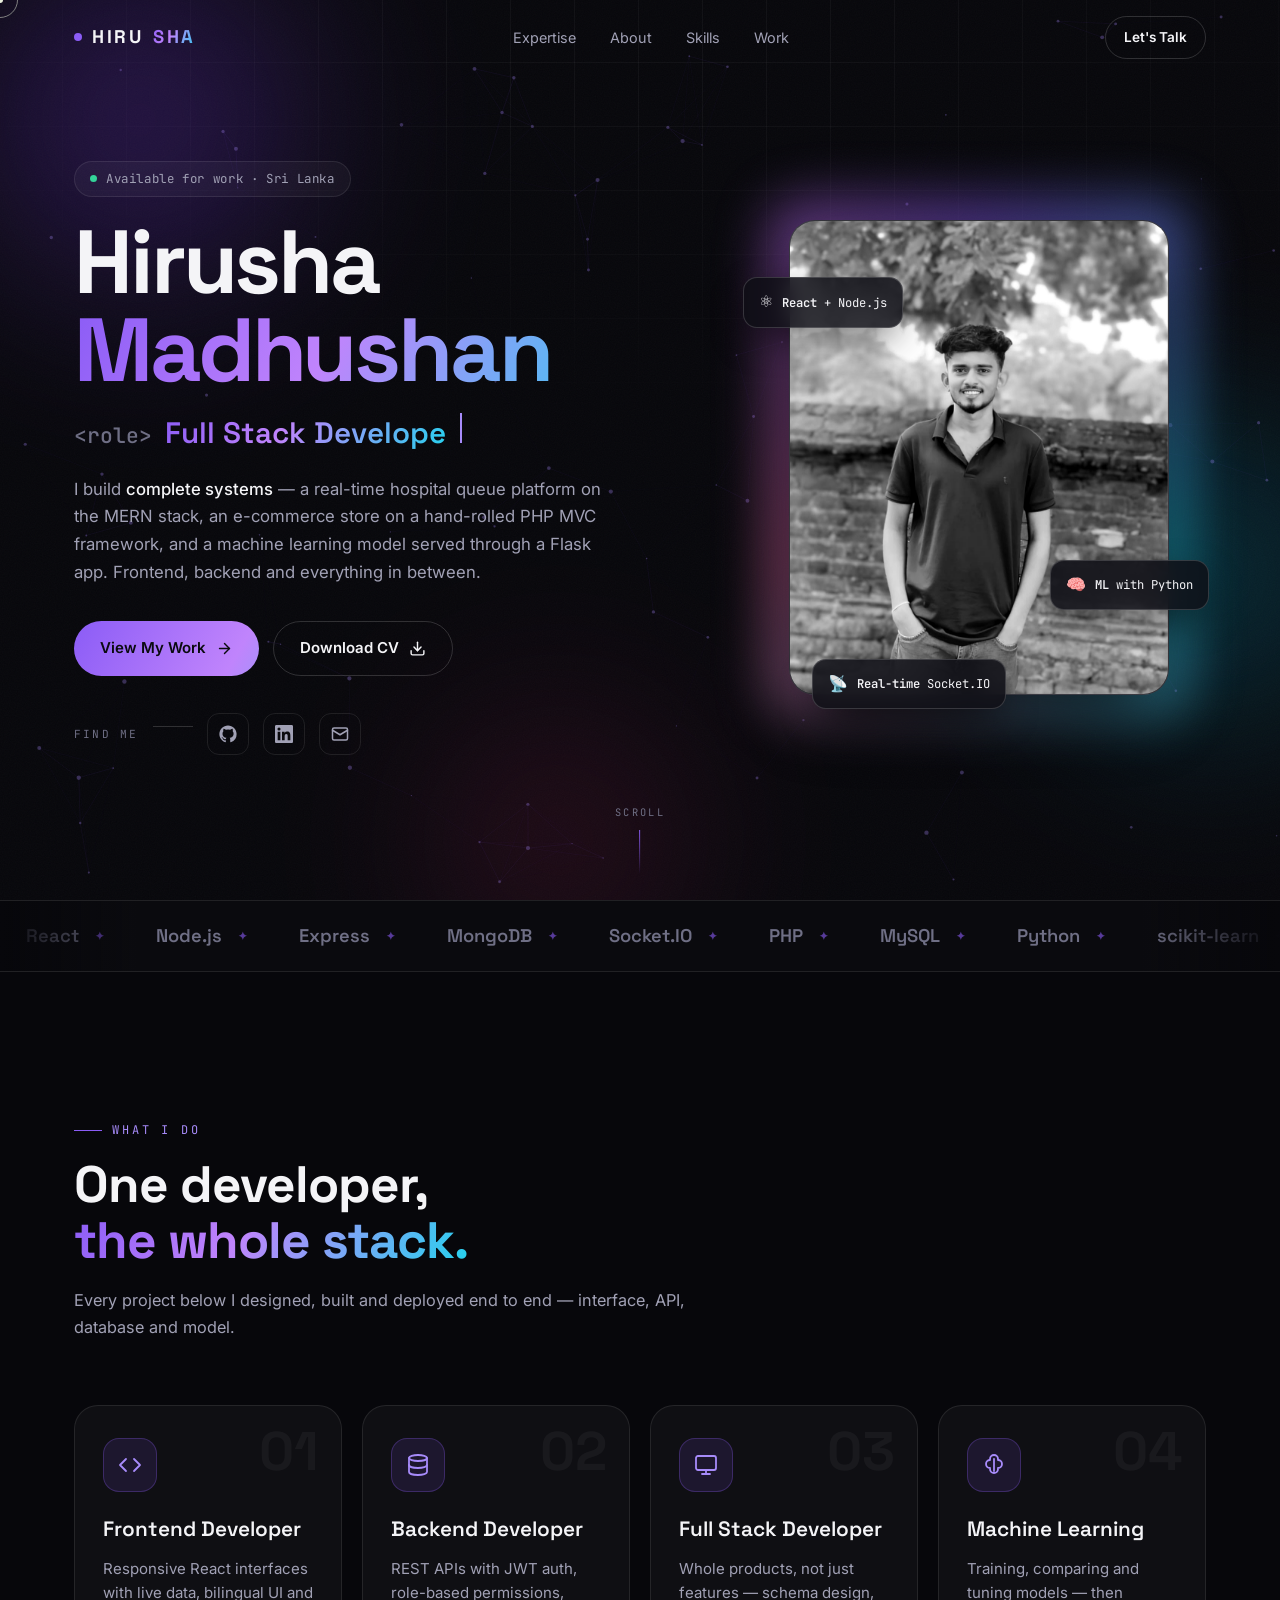
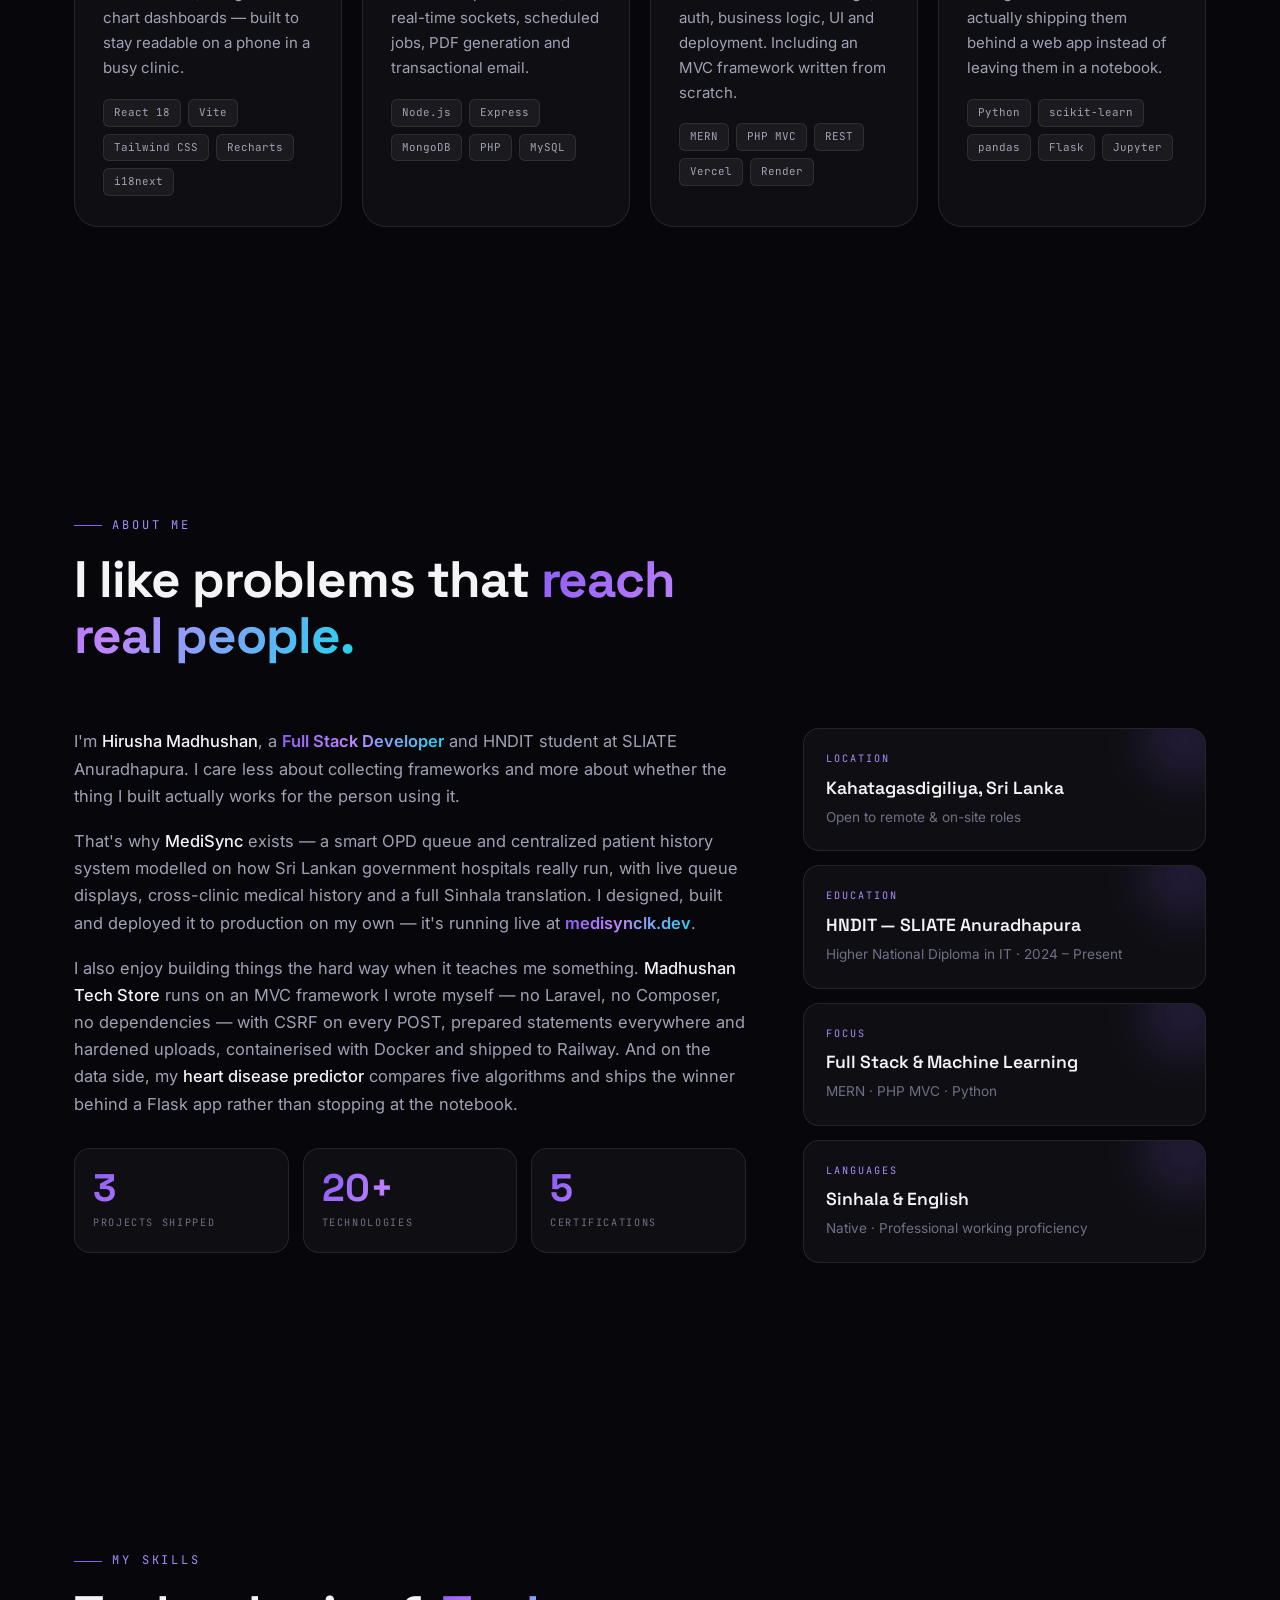
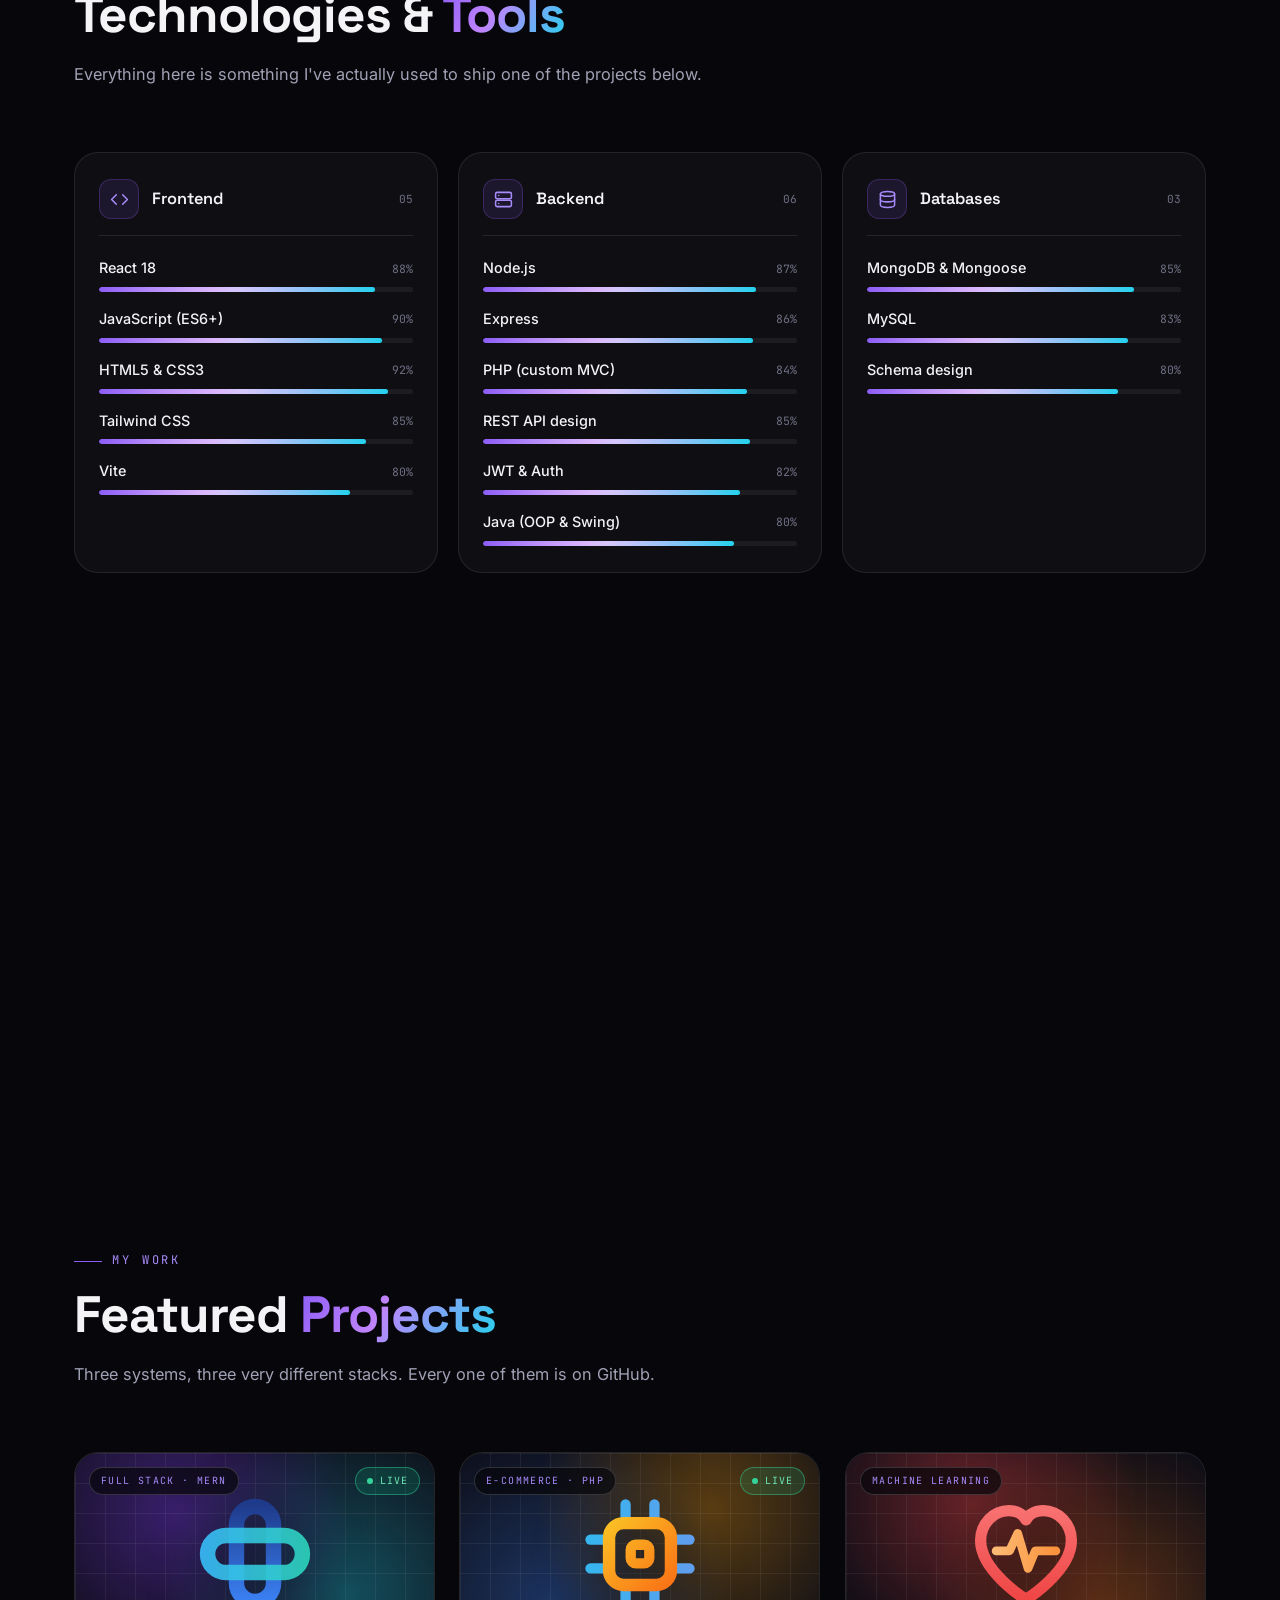
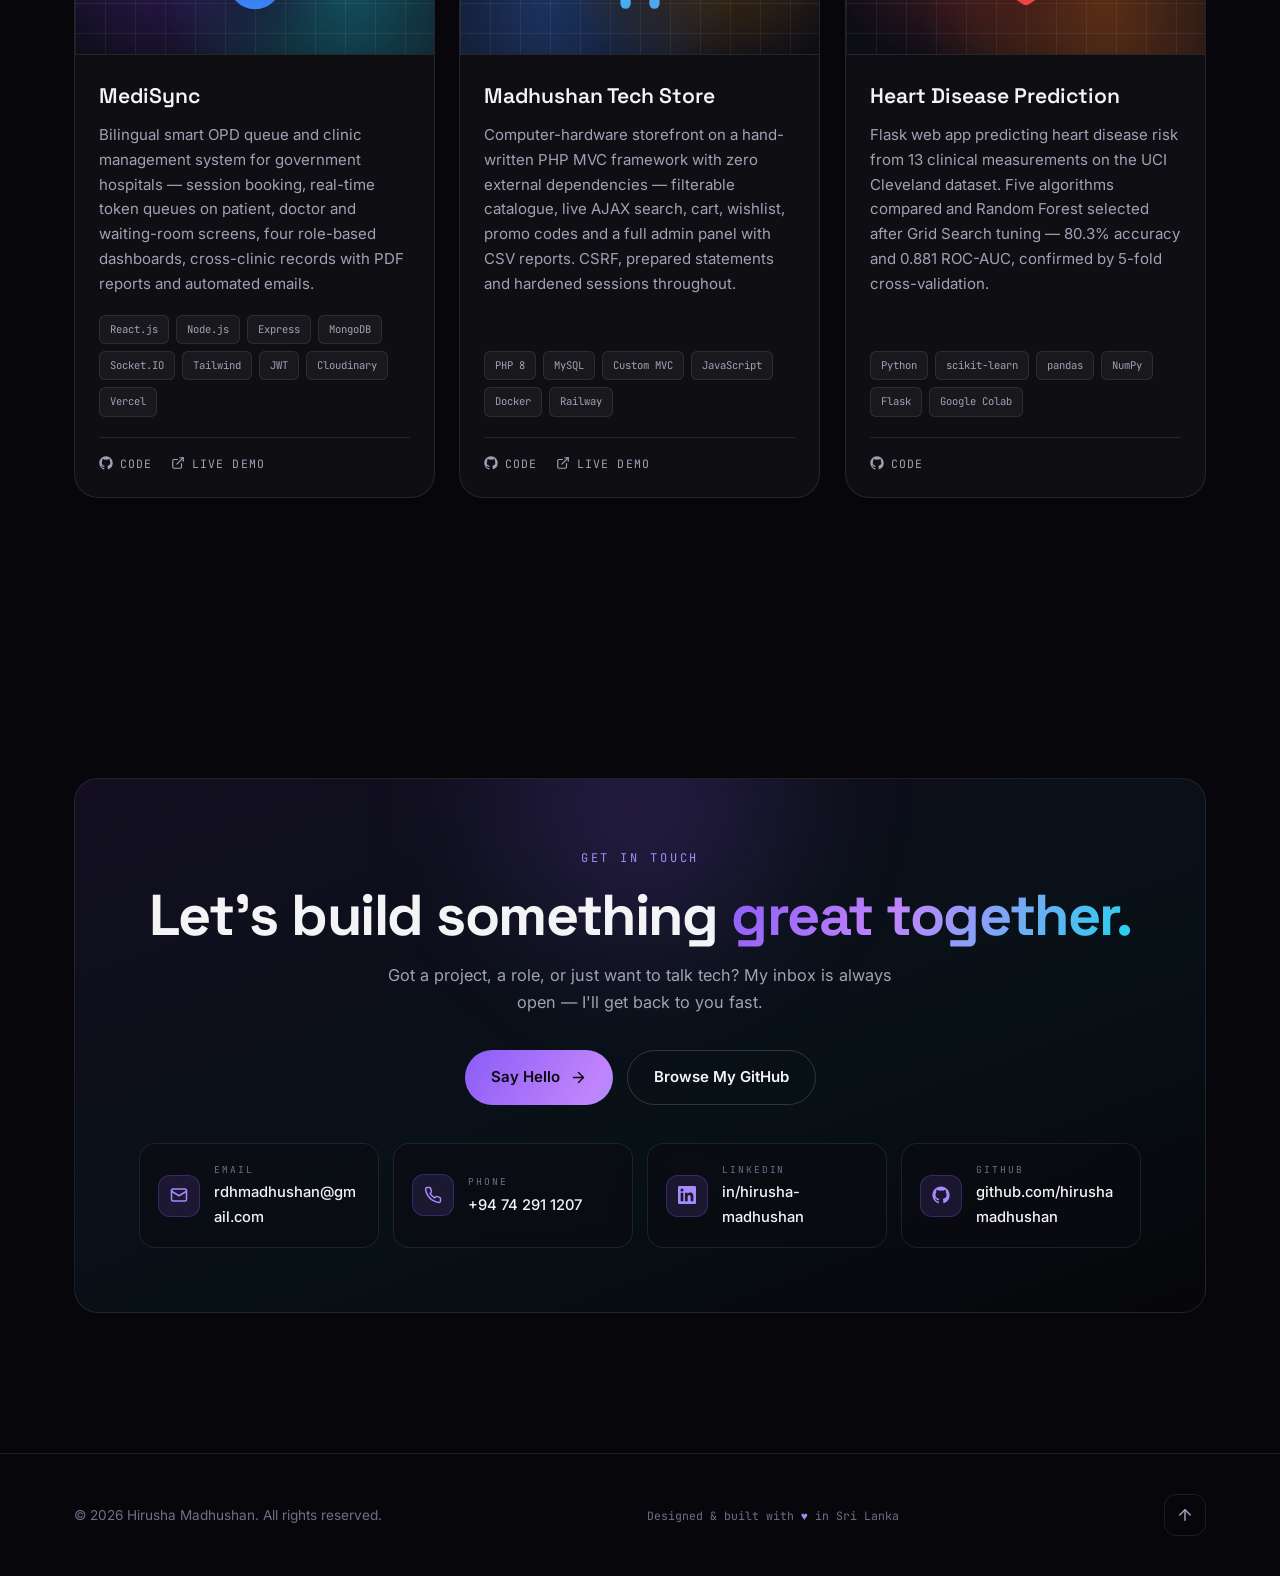
==== commit 19ee4e27: "Add favicon, link-preview meta tags and the live URL Points canonical/og/twitter tags at hirushamadh" ====
--- a/index.html
+++ b/index.html
@@ -6,10 +6,22 @@
 <title>Hirusha Madhushan | Full Stack Developer</title>
 <meta name="description" content="Hirusha Madhushan — Full Stack Developer building real-time web systems, e-commerce platforms and machine learning tools. MERN, PHP MVC and Python." />
 <meta name="author" content="Hirusha Madhushan" />
-
+<meta name="theme-color" content="#07070b" />
+<link rel="canonical" href="https://hirushamadhushan.vercel.app/" />
+<link rel="icon" type="image/svg+xml" href="assets/favicon.svg" />
+
+<!-- link previews (WhatsApp, LinkedIn, Facebook, X) -->
 <meta property="og:type" content="website" />
+<meta property="og:site_name" content="Hirusha Madhushan" />
+<meta property="og:url" content="https://hirushamadhushan.vercel.app/" />
 <meta property="og:title" content="Hirusha Madhushan | Full Stack Developer" />
 <meta property="og:description" content="Full Stack Developer building real-time web systems, e-commerce platforms and machine learning tools." />
+<meta property="og:image" content="https://hirushamadhushan.vercel.app/assets/profile.jpg" />
+<meta property="og:image:alt" content="Hirusha Madhushan" />
+<meta name="twitter:card" content="summary_large_image" />
+<meta name="twitter:title" content="Hirusha Madhushan | Full Stack Developer" />
+<meta name="twitter:description" content="Full Stack Developer building real-time web systems, e-commerce platforms and machine learning tools." />
+<meta name="twitter:image" content="https://hirushamadhushan.vercel.app/assets/profile.jpg" />
 
 <link rel="preconnect" href="https://fonts.googleapis.com" />
 <link rel="preconnect" href="https://fonts.gstatic.com" crossorigin />
--- a/css/style.css
+++ b/css/style.css
@@ -473,6 +473,20 @@
   text-shadow:0 6px 30px rgba(0,0,0,.6);transition:transform .6s var(--ease);
 }
 .proj:hover .glyph{transform:scale(1.06) translateY(-3px)}
+
+/* project logo, shown instead of the text glyph when one is set */
+.proj-thumb .logo{
+  position:relative;z-index:1;width:42%;max-width:132px;height:auto;
+  filter:drop-shadow(0 8px 26px rgba(0,0,0,.55));
+  transition:transform .6s var(--ease),filter .6s var(--ease);
+  animation:logoFloat 6s ease-in-out infinite;
+}
+.proj:hover .proj-thumb .logo{
+  transform:scale(1.09) translateY(-4px);
+  filter:drop-shadow(0 12px 32px rgba(0,0,0,.6)) brightness(1.12);
+}
+@keyframes logoFloat{0%,100%{transform:translateY(0)}50%{transform:translateY(-7px)}}
+.proj:hover .proj-thumb .logo{animation-play-state:paused}
 .proj-thumb img{position:absolute;inset:0;width:100%;height:100%;object-fit:cover;z-index:2;transition:transform .8s var(--ease)}
 .proj:hover .proj-thumb img{transform:scale(1.06)}
 .proj-badge{
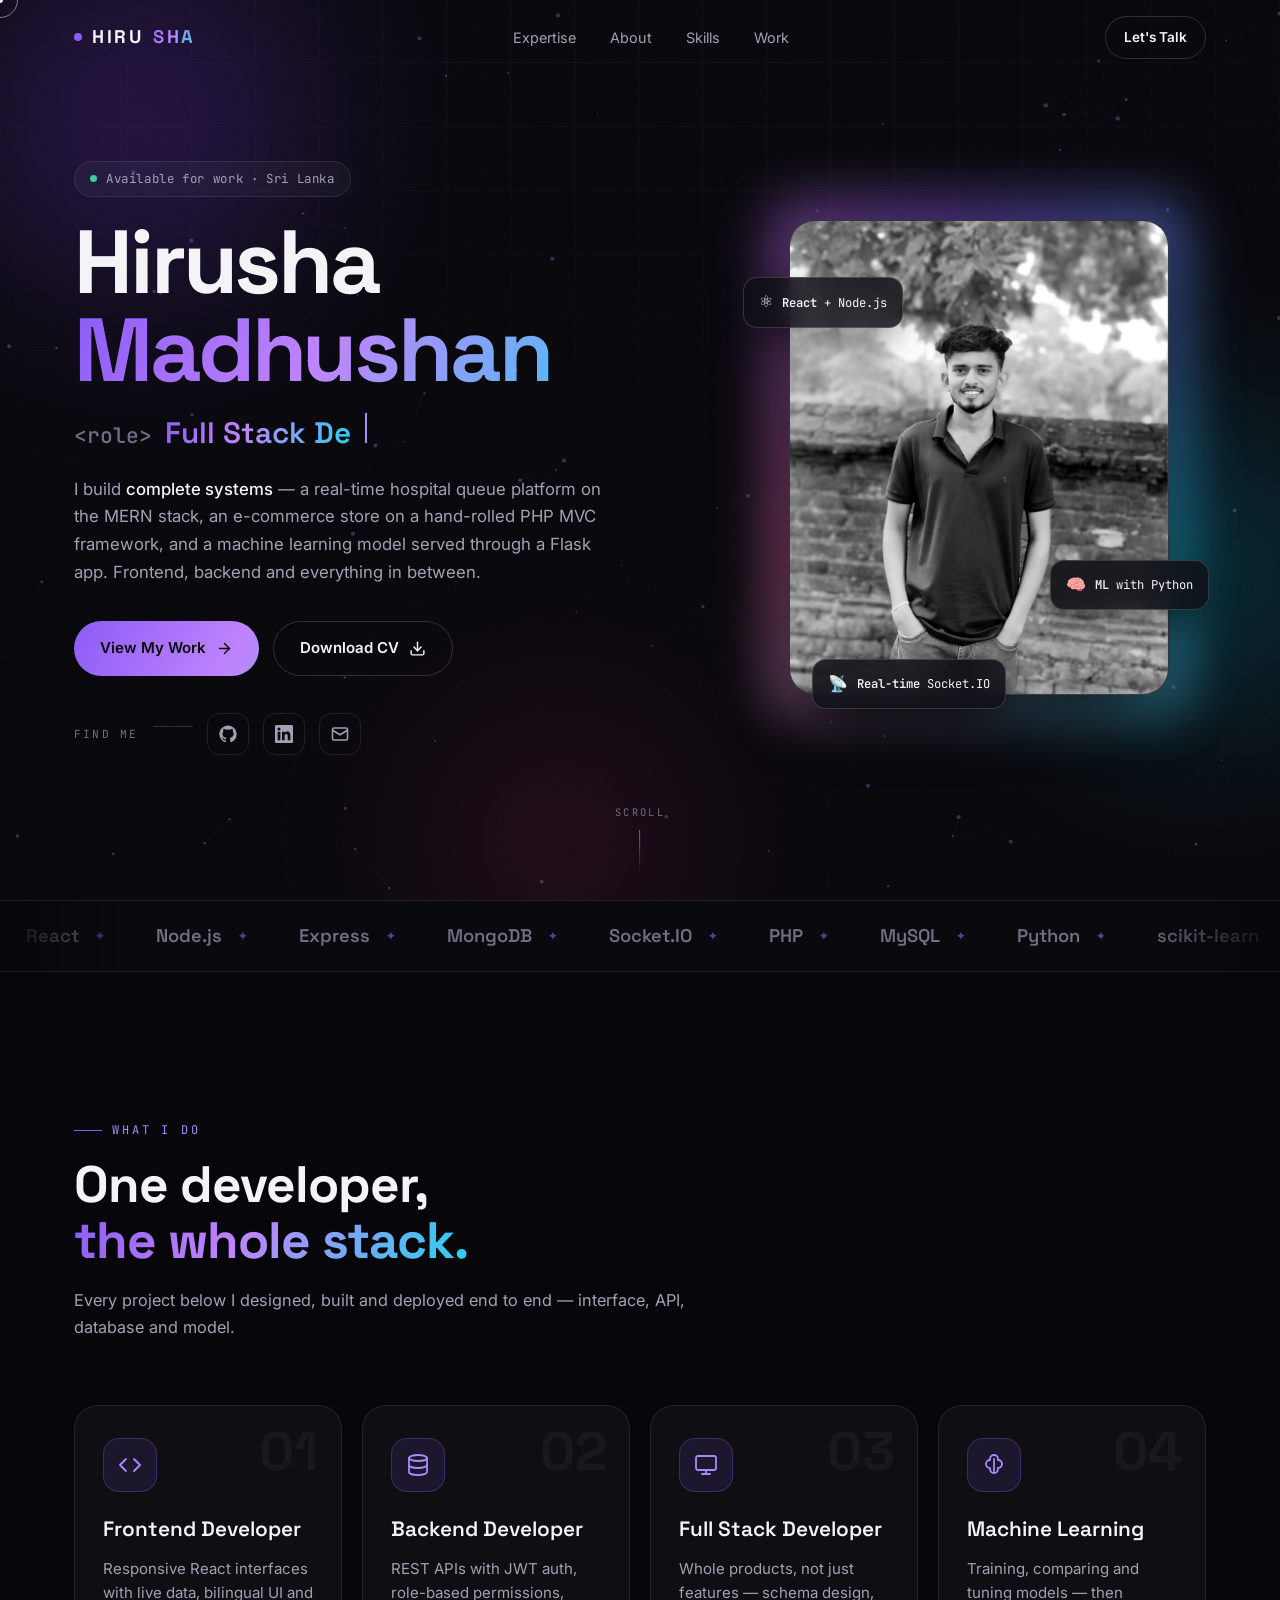
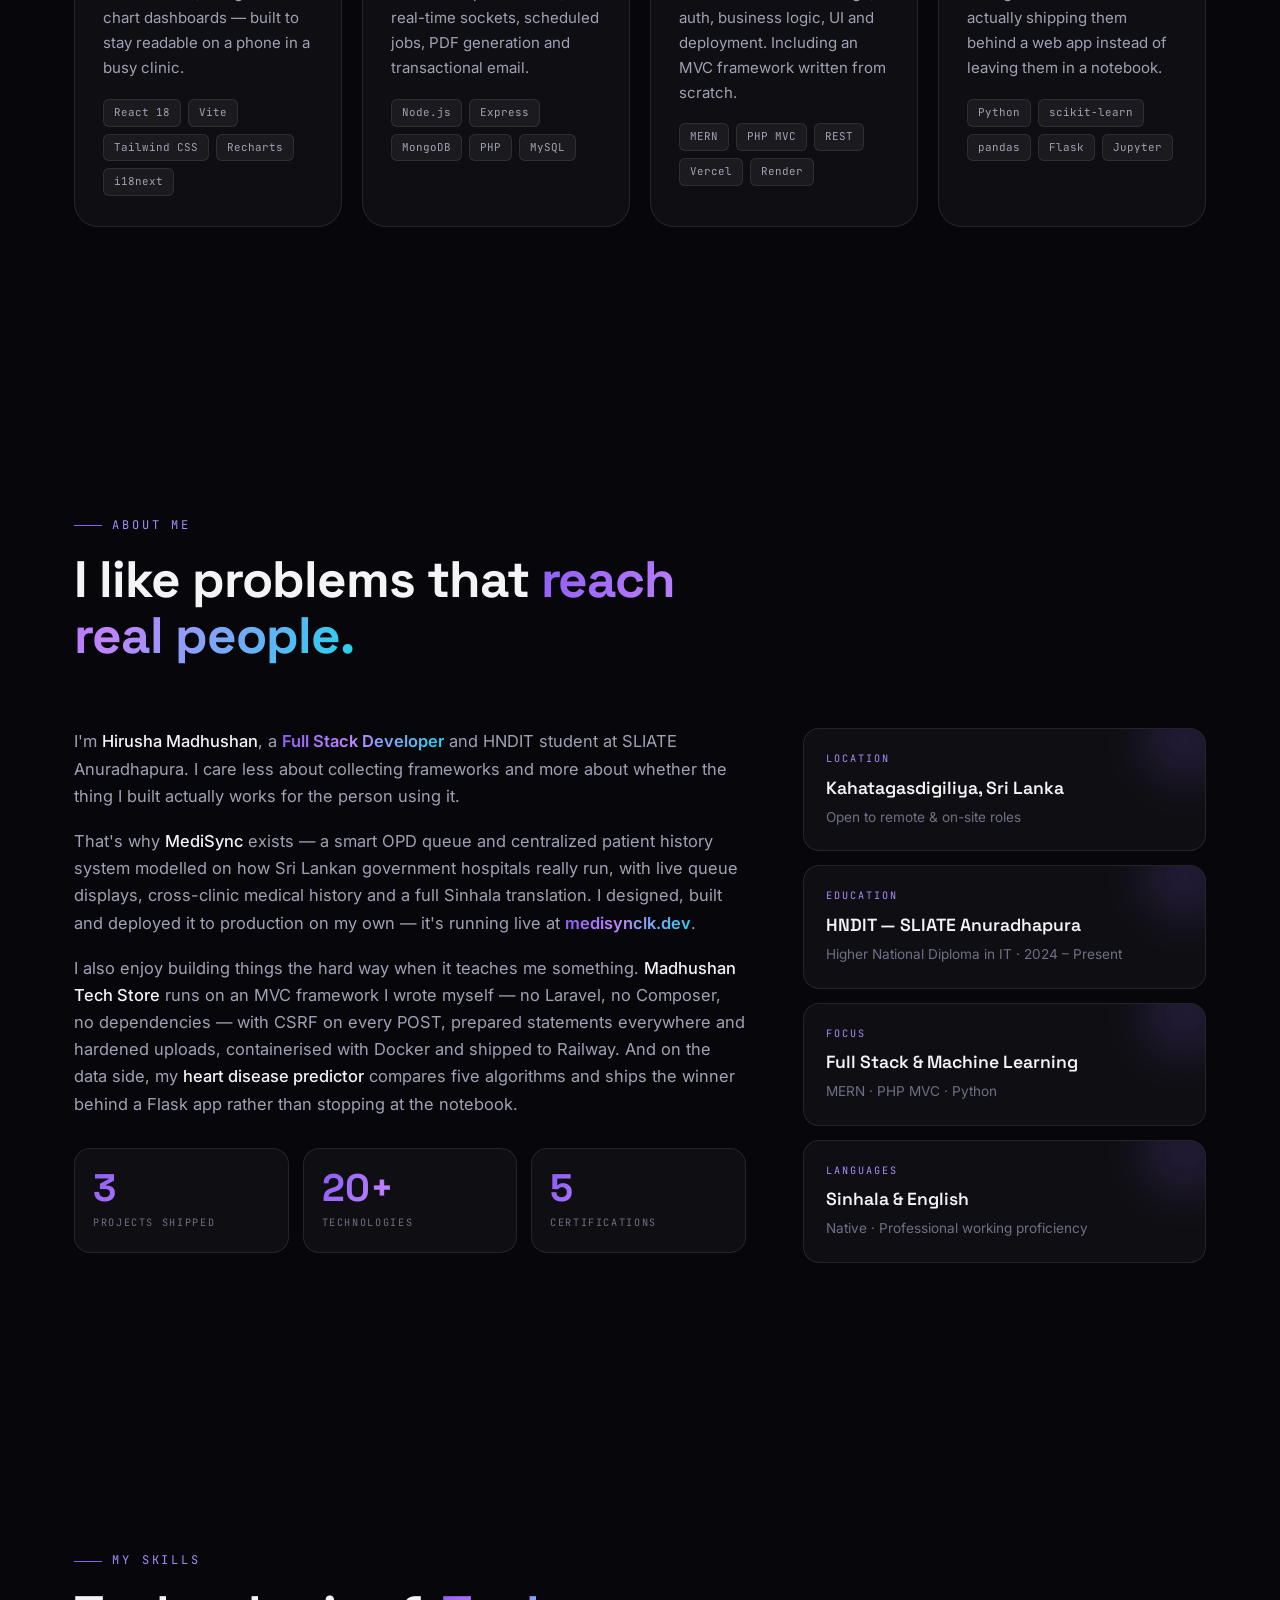
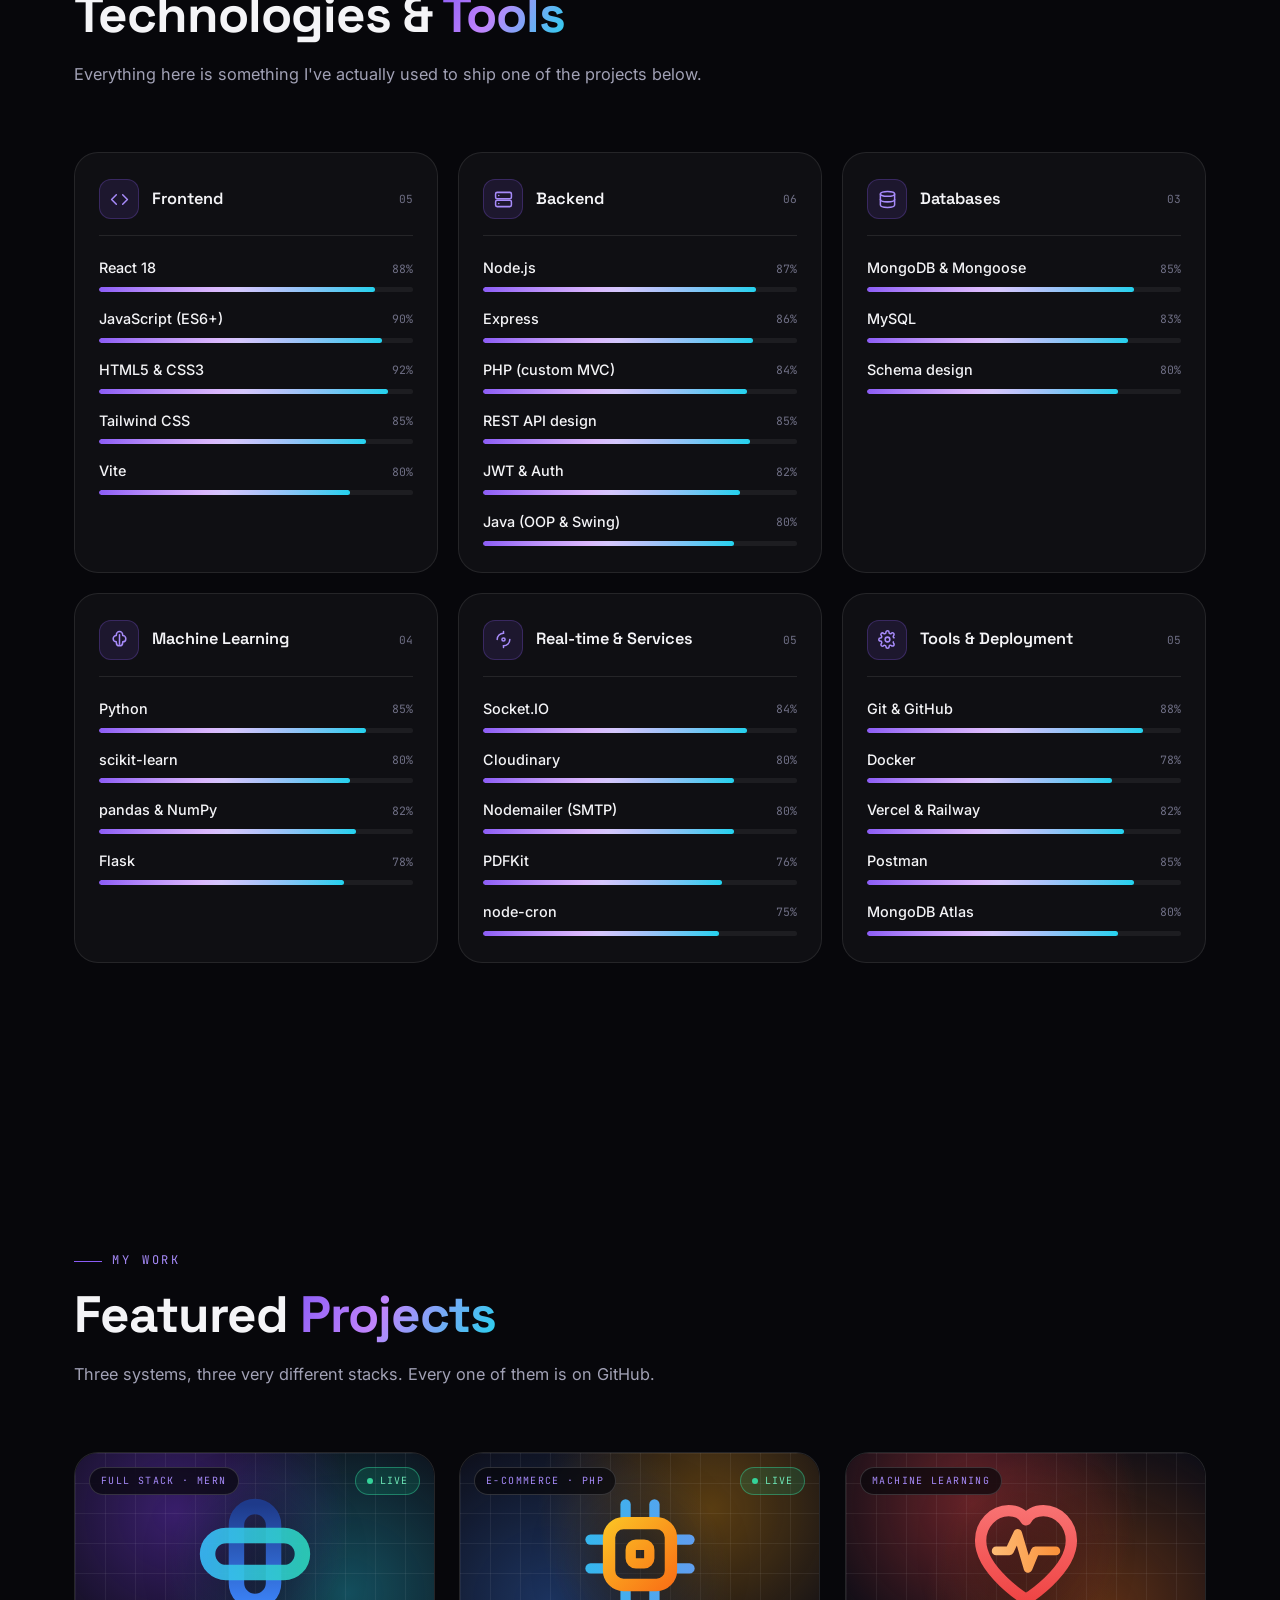
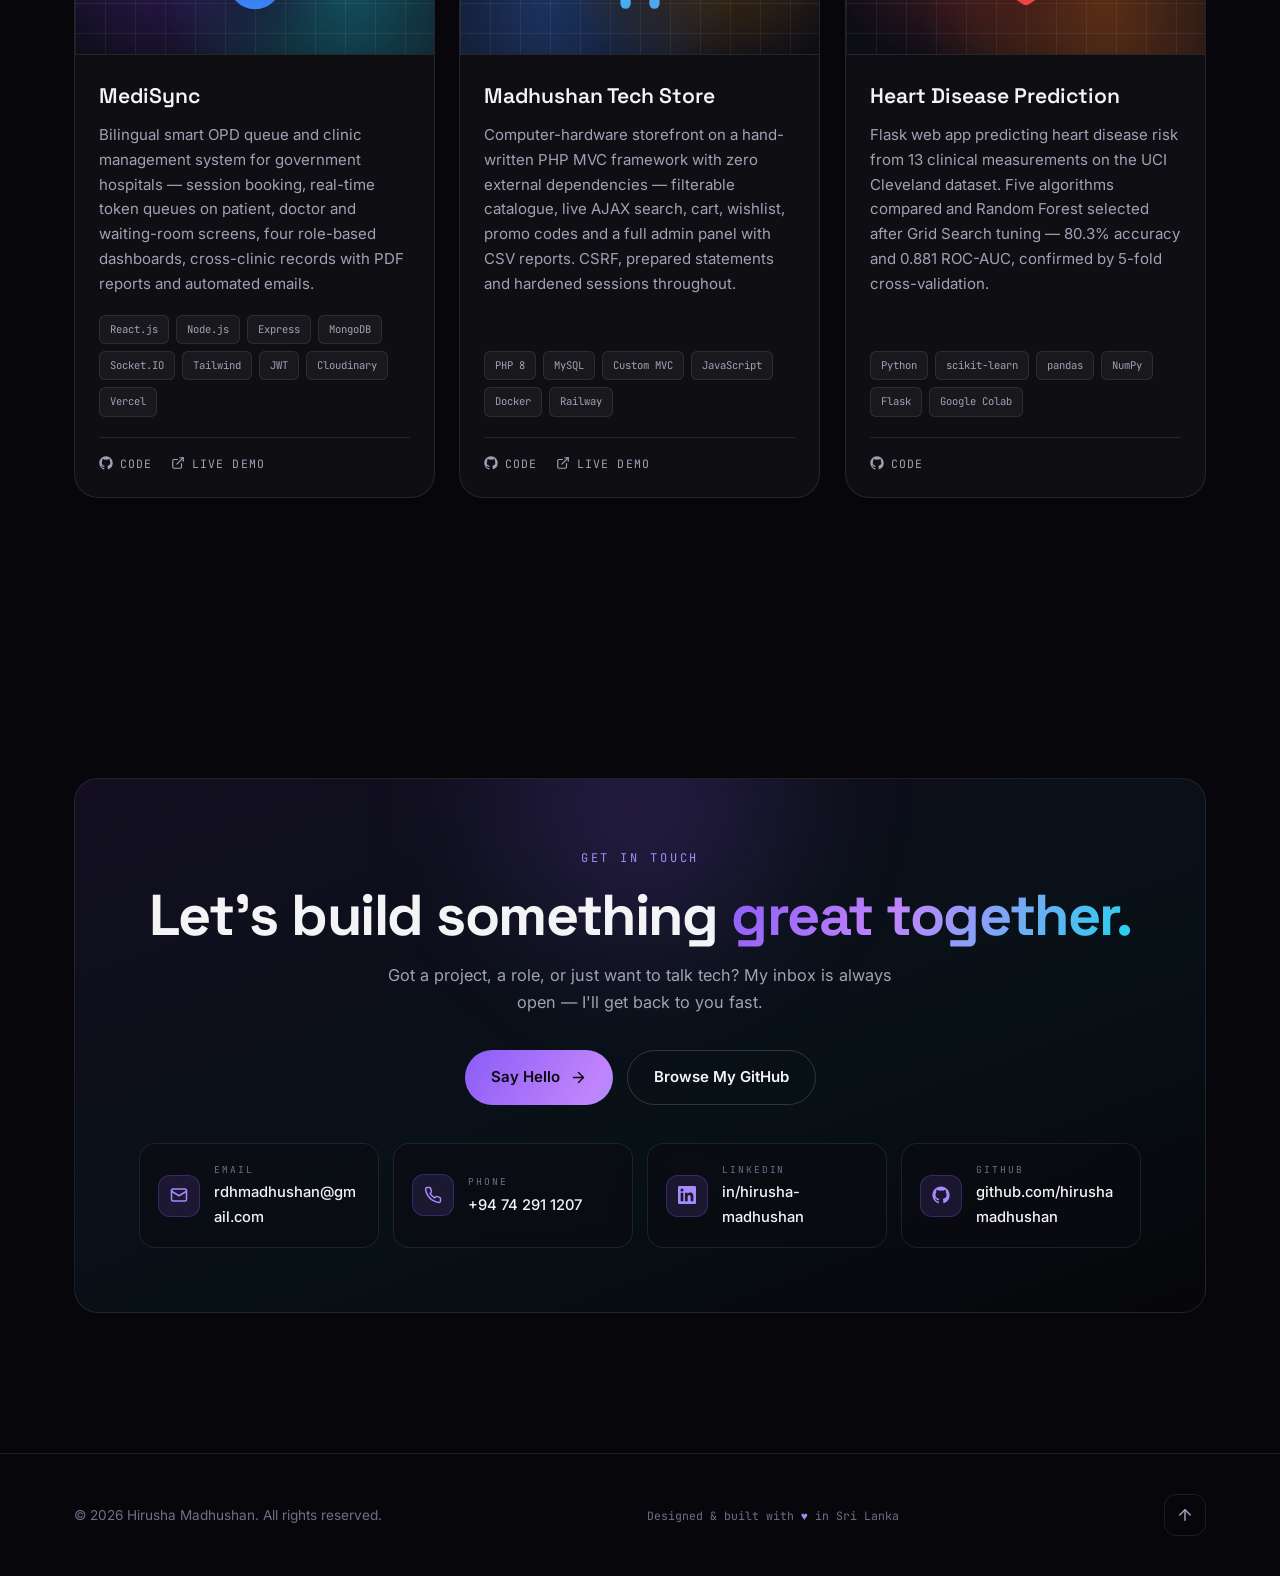
==== commit 147b499c: "Point the CV button at the new PDF Uses download=Hirusha-Madhushan-CV.pdf so visitors get a clean fi" ====
--- a/index.html
+++ b/index.html
@@ -105,7 +105,7 @@
             <span>View My Work</span>
             <svg viewBox="0 0 24 24" fill="none" stroke="currentColor" stroke-width="2" stroke-linecap="round" stroke-linejoin="round"><line x1="5" y1="12" x2="19" y2="12"/><polyline points="12 5 19 12 12 19"/></svg>
           </a>
-          <a href="assets/resume.pdf" download class="btn btn-ghost magnetic">
+          <a href="assets/RDHM_Dharmakeerthi_CV_5.pdf" download="Hirusha-Madhushan-CV.pdf" class="btn btn-ghost magnetic">
             <span>Download CV</span>
             <svg viewBox="0 0 24 24" fill="none" stroke="currentColor" stroke-width="2" stroke-linecap="round" stroke-linejoin="round"><path d="M21 15v4a2 2 0 0 1-2 2H5a2 2 0 0 1-2-2v-4"/><polyline points="7 10 12 15 17 10"/><line x1="12" y1="15" x2="12" y2="3"/></svg>
           </a>
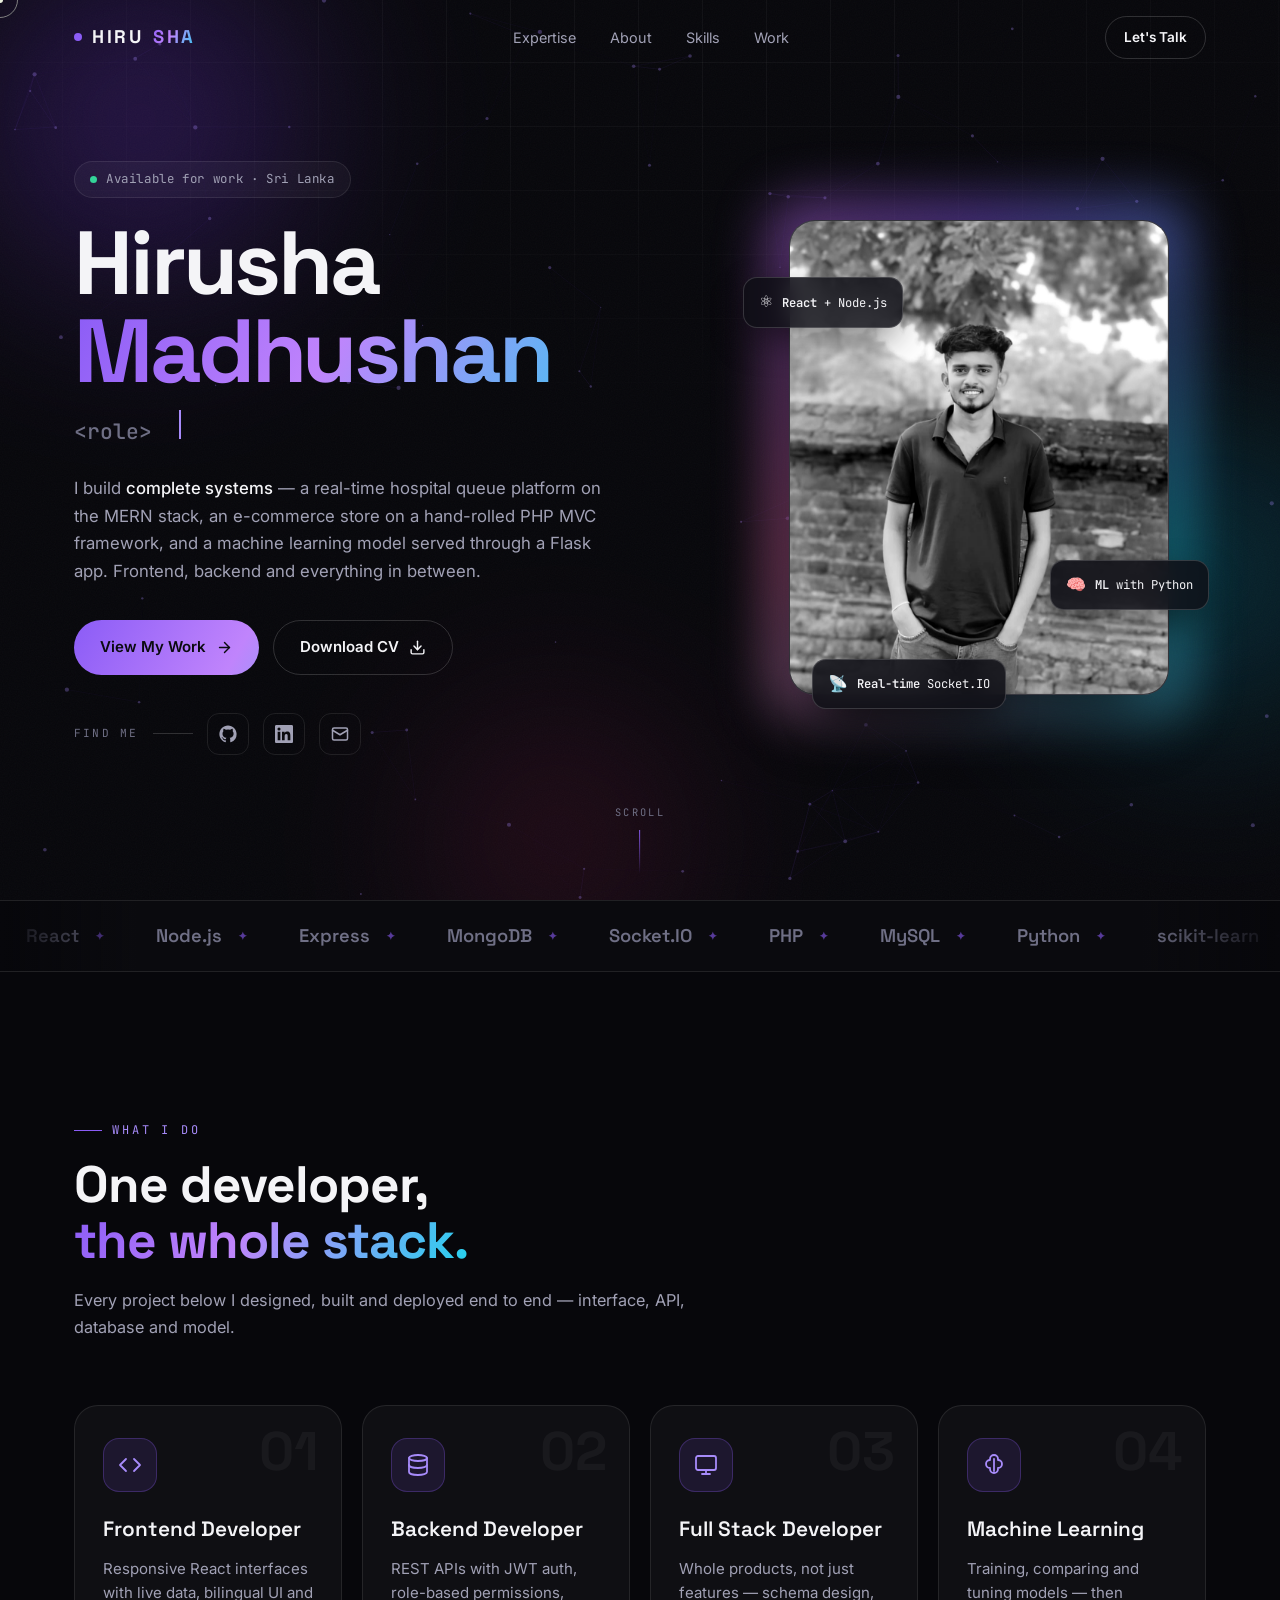
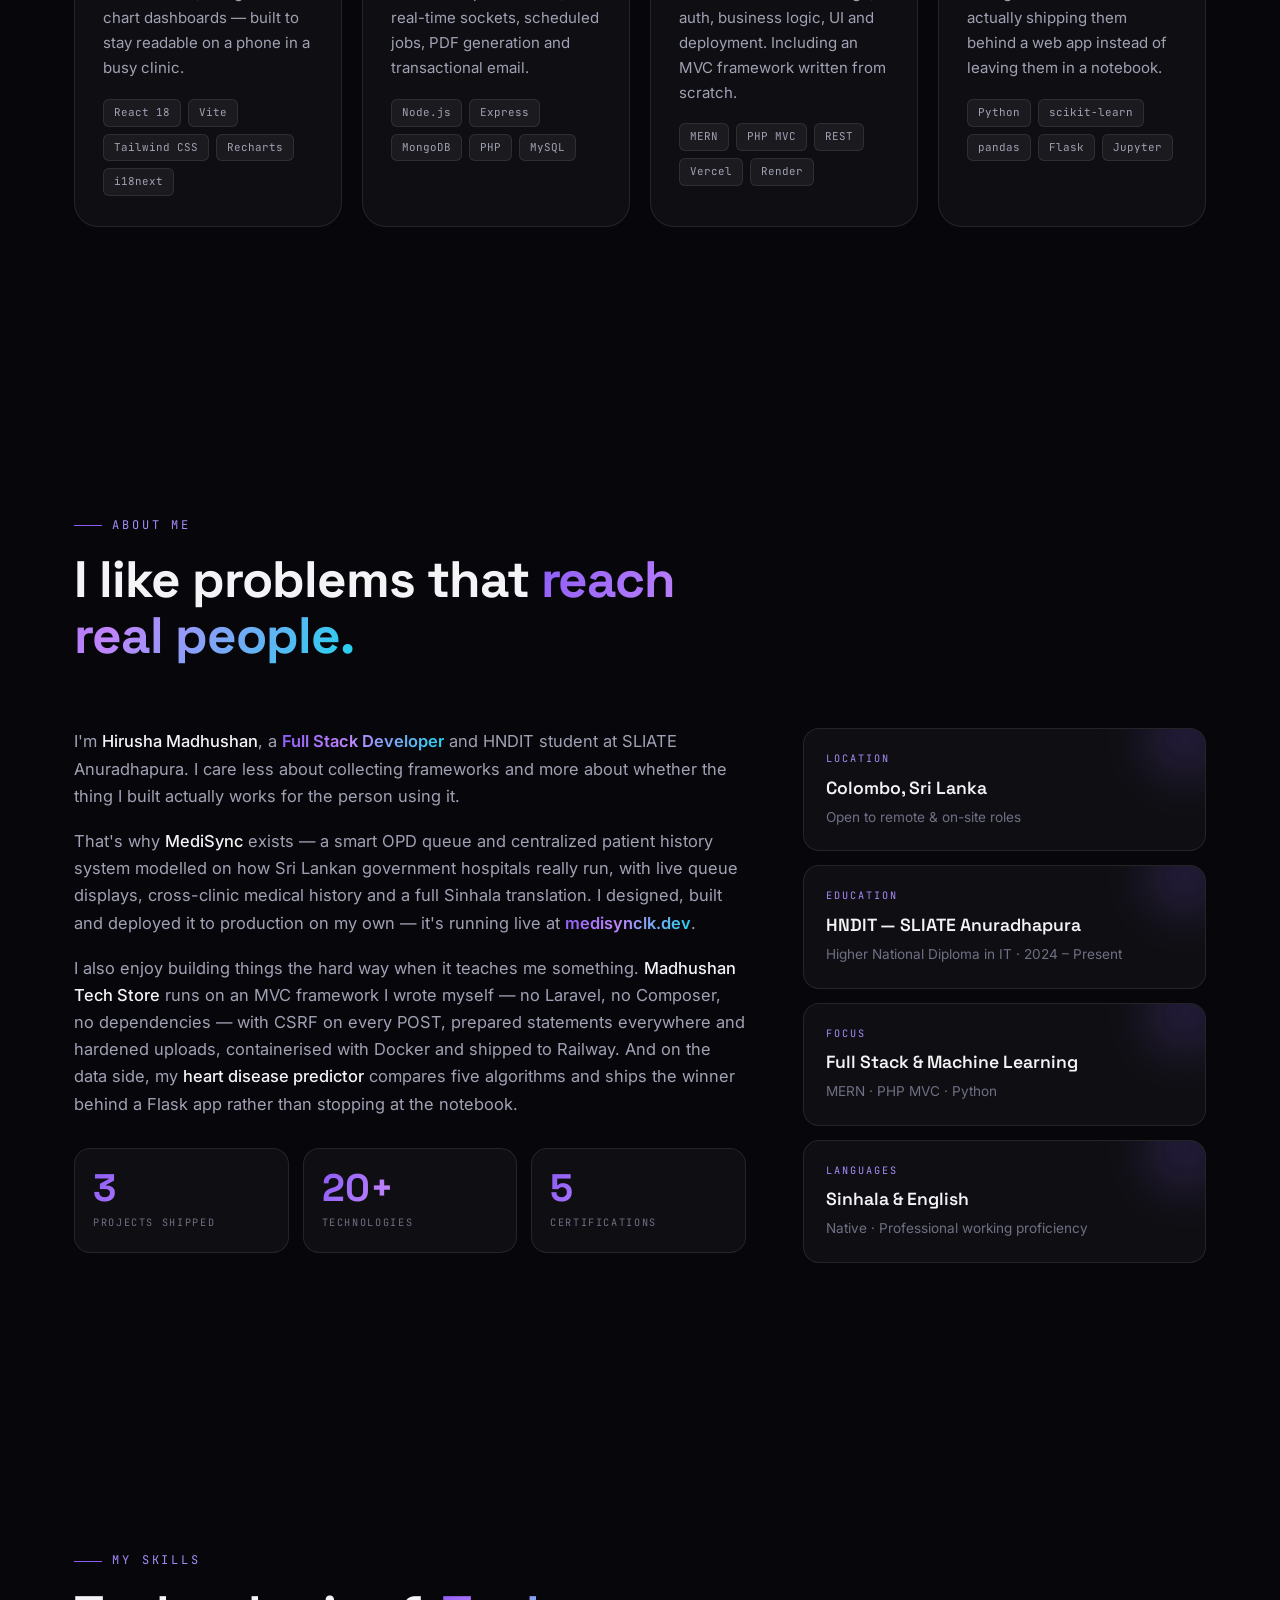
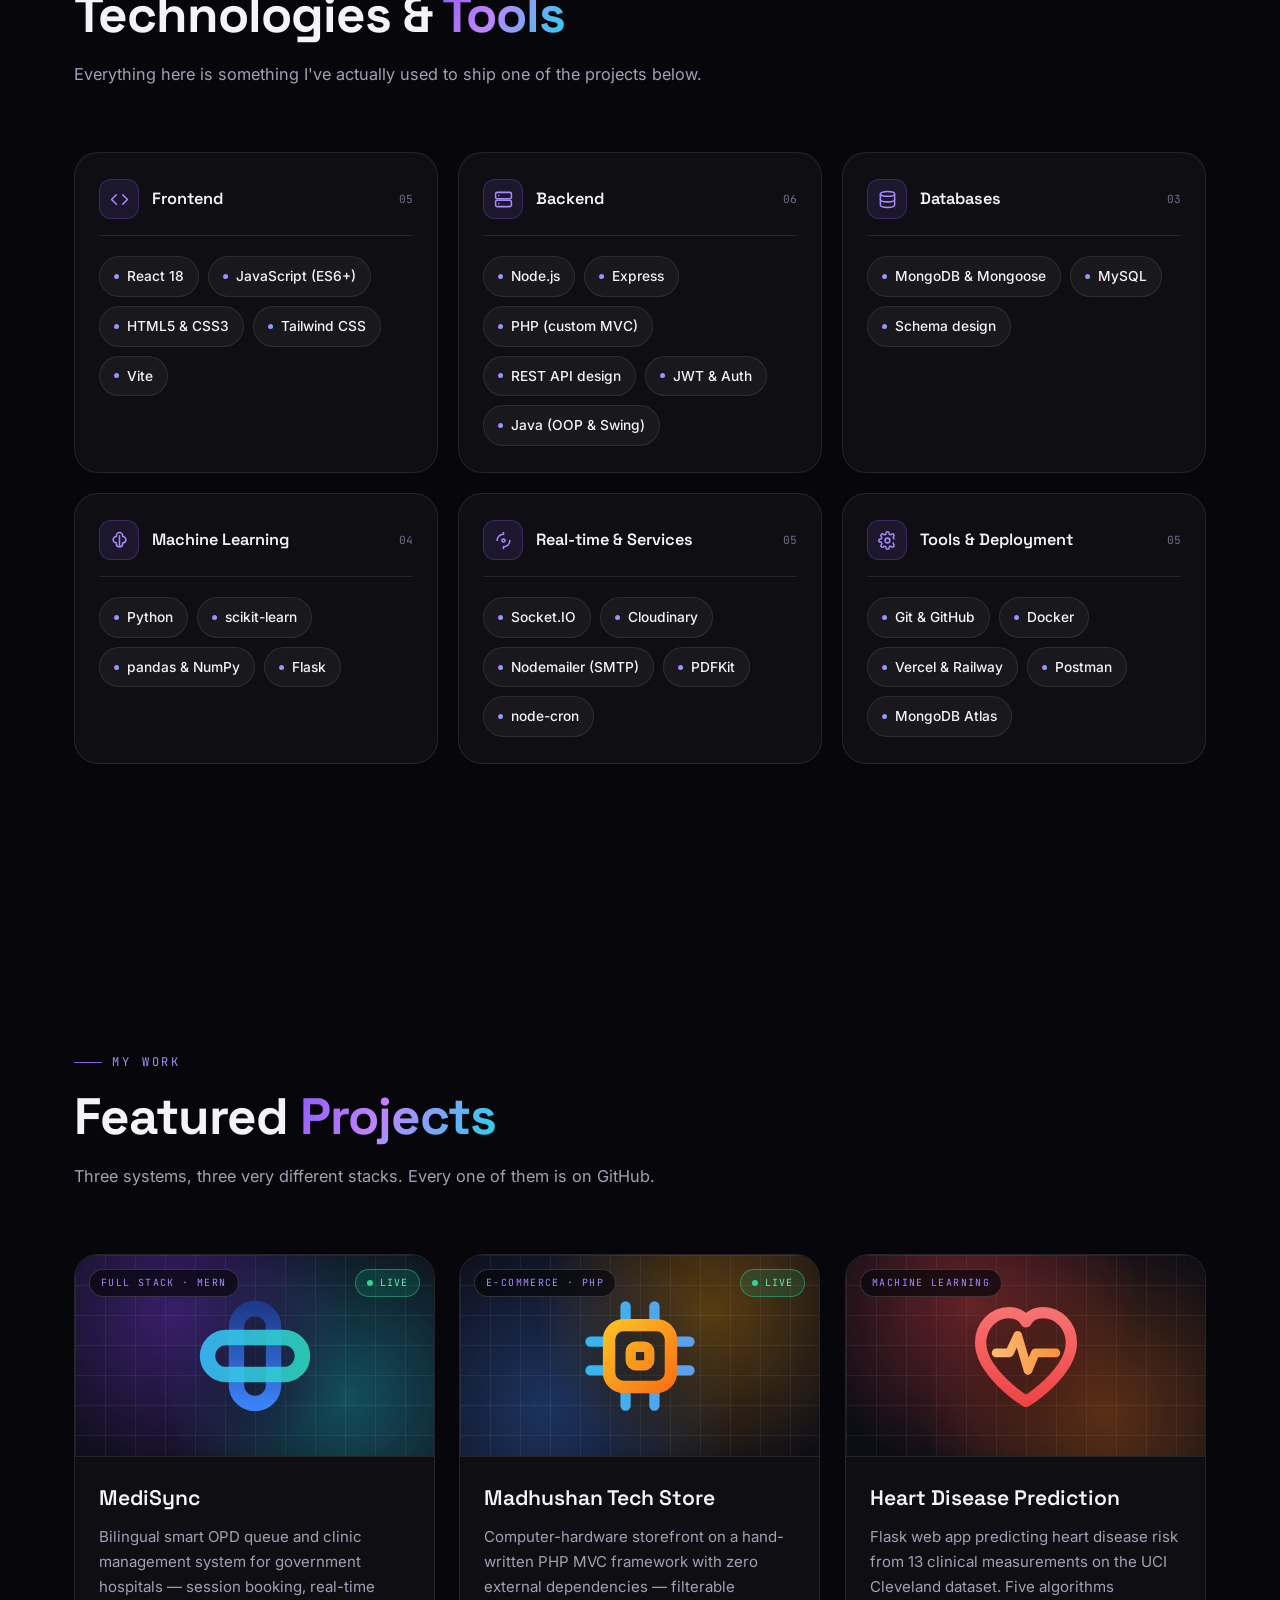
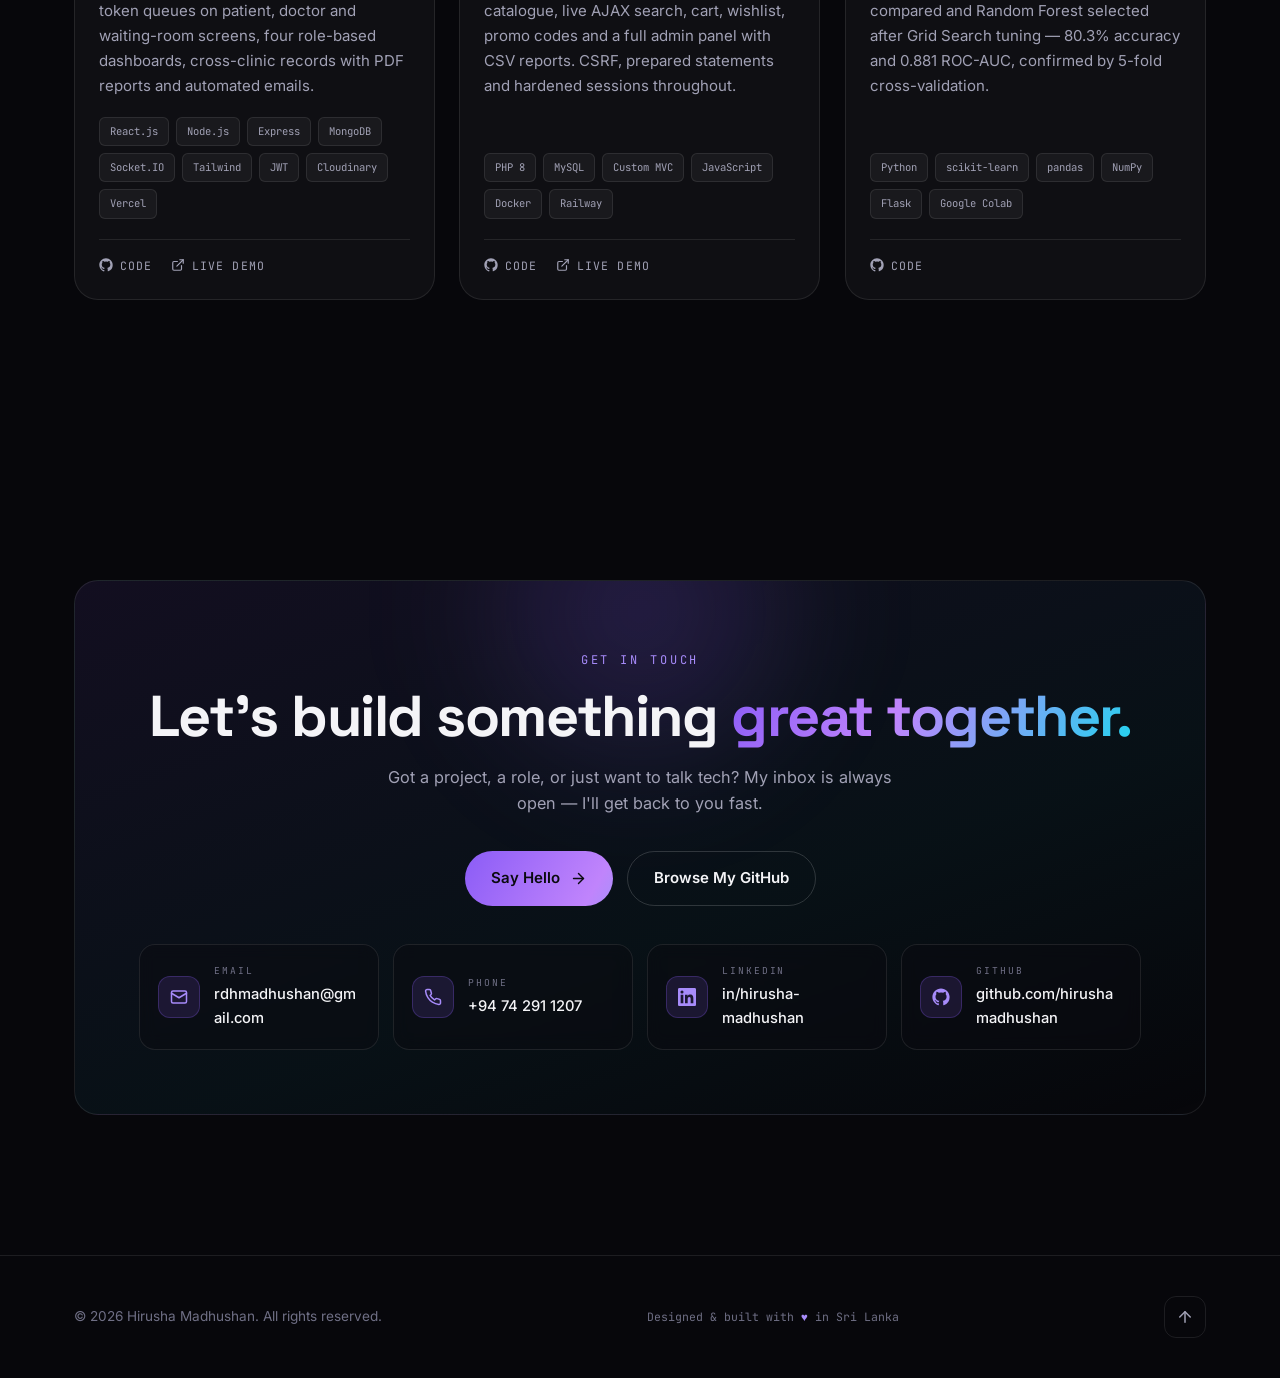
==== commit b231c45c: "Replace skill percentages with plain technology tags Proficiency percentages were invented numbers, " ====
--- a/index.html
+++ b/index.html
@@ -250,7 +250,7 @@
         <div class="info-card">
           <span class="glow"></span>
           <div class="k">Location</div>
-          <div class="v">Kahatagasdigiliya, Sri Lanka</div>
+          <div class="v">Colombo, Sri Lanka</div>
           <div class="s">Open to remote &amp; on-site roles</div>
         </div>
         <div class="info-card">
@@ -291,11 +291,13 @@
           <span class="ico"><svg viewBox="0 0 24 24" fill="none" stroke="currentColor" stroke-width="1.9" stroke-linecap="round" stroke-linejoin="round"><polyline points="16 18 22 12 16 6"/><polyline points="8 6 2 12 8 18"/></svg></span>
           <h3>Frontend</h3><span class="cnt">05</span>
         </div>
-        <div class="bar"><div class="bar-top"><span class="nm">React 18</span><span class="pc">88%</span></div><div class="bar-track"><div class="bar-fill" data-w="88"></div></div></div>
-        <div class="bar"><div class="bar-top"><span class="nm">JavaScript (ES6+)</span><span class="pc">90%</span></div><div class="bar-track"><div class="bar-fill" data-w="90"></div></div></div>
-        <div class="bar"><div class="bar-top"><span class="nm">HTML5 &amp; CSS3</span><span class="pc">92%</span></div><div class="bar-track"><div class="bar-fill" data-w="92"></div></div></div>
-        <div class="bar"><div class="bar-top"><span class="nm">Tailwind CSS</span><span class="pc">85%</span></div><div class="bar-track"><div class="bar-fill" data-w="85"></div></div></div>
-        <div class="bar"><div class="bar-top"><span class="nm">Vite</span><span class="pc">80%</span></div><div class="bar-track"><div class="bar-fill" data-w="80"></div></div></div>
+        <ul class="skill-list">
+          <li class="sk">React 18</li>
+          <li class="sk">JavaScript (ES6+)</li>
+          <li class="sk">HTML5 &amp; CSS3</li>
+          <li class="sk">Tailwind CSS</li>
+          <li class="sk">Vite</li>
+        </ul>
       </div>
 
       <div class="skill-card reveal" data-delay="2">
@@ -303,12 +305,14 @@
           <span class="ico"><svg viewBox="0 0 24 24" fill="none" stroke="currentColor" stroke-width="1.9" stroke-linecap="round" stroke-linejoin="round"><rect x="2" y="3" width="20" height="8" rx="2"/><rect x="2" y="13" width="20" height="8" rx="2"/><path d="M6 7h.01M6 17h.01"/></svg></span>
           <h3>Backend</h3><span class="cnt">06</span>
         </div>
-        <div class="bar"><div class="bar-top"><span class="nm">Node.js</span><span class="pc">87%</span></div><div class="bar-track"><div class="bar-fill" data-w="87"></div></div></div>
-        <div class="bar"><div class="bar-top"><span class="nm">Express</span><span class="pc">86%</span></div><div class="bar-track"><div class="bar-fill" data-w="86"></div></div></div>
-        <div class="bar"><div class="bar-top"><span class="nm">PHP (custom MVC)</span><span class="pc">84%</span></div><div class="bar-track"><div class="bar-fill" data-w="84"></div></div></div>
-        <div class="bar"><div class="bar-top"><span class="nm">REST API design</span><span class="pc">85%</span></div><div class="bar-track"><div class="bar-fill" data-w="85"></div></div></div>
-        <div class="bar"><div class="bar-top"><span class="nm">JWT &amp; Auth</span><span class="pc">82%</span></div><div class="bar-track"><div class="bar-fill" data-w="82"></div></div></div>
-        <div class="bar"><div class="bar-top"><span class="nm">Java (OOP &amp; Swing)</span><span class="pc">80%</span></div><div class="bar-track"><div class="bar-fill" data-w="80"></div></div></div>
+        <ul class="skill-list">
+          <li class="sk">Node.js</li>
+          <li class="sk">Express</li>
+          <li class="sk">PHP (custom MVC)</li>
+          <li class="sk">REST API design</li>
+          <li class="sk">JWT &amp; Auth</li>
+          <li class="sk">Java (OOP &amp; Swing)</li>
+        </ul>
       </div>
 
       <div class="skill-card reveal" data-delay="3">
@@ -316,9 +320,11 @@
           <span class="ico"><svg viewBox="0 0 24 24" fill="none" stroke="currentColor" stroke-width="1.9" stroke-linecap="round" stroke-linejoin="round"><ellipse cx="12" cy="5" rx="9" ry="3"/><path d="M3 5v14c0 1.66 4.03 3 9 3s9-1.34 9-3V5"/><path d="M3 12c0 1.66 4.03 3 9 3s9-1.34 9-3"/></svg></span>
           <h3>Databases</h3><span class="cnt">03</span>
         </div>
-        <div class="bar"><div class="bar-top"><span class="nm">MongoDB &amp; Mongoose</span><span class="pc">85%</span></div><div class="bar-track"><div class="bar-fill" data-w="85"></div></div></div>
-        <div class="bar"><div class="bar-top"><span class="nm">MySQL</span><span class="pc">83%</span></div><div class="bar-track"><div class="bar-fill" data-w="83"></div></div></div>
-        <div class="bar"><div class="bar-top"><span class="nm">Schema design</span><span class="pc">80%</span></div><div class="bar-track"><div class="bar-fill" data-w="80"></div></div></div>
+        <ul class="skill-list">
+          <li class="sk">MongoDB &amp; Mongoose</li>
+          <li class="sk">MySQL</li>
+          <li class="sk">Schema design</li>
+        </ul>
       </div>
 
       <div class="skill-card reveal" data-delay="1">
@@ -326,10 +332,12 @@
           <span class="ico"><svg viewBox="0 0 24 24" fill="none" stroke="currentColor" stroke-width="1.9" stroke-linecap="round" stroke-linejoin="round"><path d="M12 2a4 4 0 0 0-4 4v1a4 4 0 0 0 0 8v1a4 4 0 0 0 8 0v-1a4 4 0 0 0 0-8V6a4 4 0 0 0-4-4Z"/><path d="M12 6v12"/></svg></span>
           <h3>Machine Learning</h3><span class="cnt">04</span>
         </div>
-        <div class="bar"><div class="bar-top"><span class="nm">Python</span><span class="pc">85%</span></div><div class="bar-track"><div class="bar-fill" data-w="85"></div></div></div>
-        <div class="bar"><div class="bar-top"><span class="nm">scikit-learn</span><span class="pc">80%</span></div><div class="bar-track"><div class="bar-fill" data-w="80"></div></div></div>
-        <div class="bar"><div class="bar-top"><span class="nm">pandas &amp; NumPy</span><span class="pc">82%</span></div><div class="bar-track"><div class="bar-fill" data-w="82"></div></div></div>
-        <div class="bar"><div class="bar-top"><span class="nm">Flask</span><span class="pc">78%</span></div><div class="bar-track"><div class="bar-fill" data-w="78"></div></div></div>
+        <ul class="skill-list">
+          <li class="sk">Python</li>
+          <li class="sk">scikit-learn</li>
+          <li class="sk">pandas &amp; NumPy</li>
+          <li class="sk">Flask</li>
+        </ul>
       </div>
 
       <div class="skill-card reveal" data-delay="2">
@@ -337,11 +345,13 @@
           <span class="ico"><svg viewBox="0 0 24 24" fill="none" stroke="currentColor" stroke-width="1.9" stroke-linecap="round" stroke-linejoin="round"><path d="M4 12a8 8 0 0 1 8-8"/><path d="M20 12a8 8 0 0 1-8 8"/><circle cx="12" cy="12" r="2"/><path d="M12 2v2M12 20v2"/></svg></span>
           <h3>Real-time &amp; Services</h3><span class="cnt">05</span>
         </div>
-        <div class="bar"><div class="bar-top"><span class="nm">Socket.IO</span><span class="pc">84%</span></div><div class="bar-track"><div class="bar-fill" data-w="84"></div></div></div>
-        <div class="bar"><div class="bar-top"><span class="nm">Cloudinary</span><span class="pc">80%</span></div><div class="bar-track"><div class="bar-fill" data-w="80"></div></div></div>
-        <div class="bar"><div class="bar-top"><span class="nm">Nodemailer (SMTP)</span><span class="pc">80%</span></div><div class="bar-track"><div class="bar-fill" data-w="80"></div></div></div>
-        <div class="bar"><div class="bar-top"><span class="nm">PDFKit</span><span class="pc">76%</span></div><div class="bar-track"><div class="bar-fill" data-w="76"></div></div></div>
-        <div class="bar"><div class="bar-top"><span class="nm">node-cron</span><span class="pc">75%</span></div><div class="bar-track"><div class="bar-fill" data-w="75"></div></div></div>
+        <ul class="skill-list">
+          <li class="sk">Socket.IO</li>
+          <li class="sk">Cloudinary</li>
+          <li class="sk">Nodemailer (SMTP)</li>
+          <li class="sk">PDFKit</li>
+          <li class="sk">node-cron</li>
+        </ul>
       </div>
 
       <div class="skill-card reveal" data-delay="3">
@@ -349,11 +359,13 @@
           <span class="ico"><svg viewBox="0 0 24 24" fill="none" stroke="currentColor" stroke-width="1.9" stroke-linecap="round" stroke-linejoin="round"><circle cx="12" cy="12" r="3"/><path d="M19.4 15a1.65 1.65 0 0 0 .33 1.82l.06.06a2 2 0 1 1-2.83 2.83l-.06-.06a1.65 1.65 0 0 0-1.82-.33 1.65 1.65 0 0 0-1 1.51V21a2 2 0 1 1-4 0v-.09A1.65 1.65 0 0 0 9 19.4a1.65 1.65 0 0 0-1.82.33l-.06.06a2 2 0 1 1-2.83-2.83l.06-.06A1.65 1.65 0 0 0 4.6 15a1.65 1.65 0 0 0-1.51-1H3a2 2 0 1 1 0-4h.09A1.65 1.65 0 0 0 4.6 9a1.65 1.65 0 0 0-.33-1.82l-.06-.06a2 2 0 1 1 2.83-2.83l.06.06A1.65 1.65 0 0 0 9 4.6a1.65 1.65 0 0 0 1-1.51V3a2 2 0 1 1 4 0v.09a1.65 1.65 0 0 0 1 1.51 1.65 1.65 0 0 0 1.82-.33l.06-.06a2 2 0 1 1 2.83 2.83l-.06.06A1.65 1.65 0 0 0 19.4 9c.14.36.44.63.82.76"/></svg></span>
           <h3>Tools &amp; Deployment</h3><span class="cnt">05</span>
         </div>
-        <div class="bar"><div class="bar-top"><span class="nm">Git &amp; GitHub</span><span class="pc">88%</span></div><div class="bar-track"><div class="bar-fill" data-w="88"></div></div></div>
-        <div class="bar"><div class="bar-top"><span class="nm">Docker</span><span class="pc">78%</span></div><div class="bar-track"><div class="bar-fill" data-w="78"></div></div></div>
-        <div class="bar"><div class="bar-top"><span class="nm">Vercel &amp; Railway</span><span class="pc">82%</span></div><div class="bar-track"><div class="bar-fill" data-w="82"></div></div></div>
-        <div class="bar"><div class="bar-top"><span class="nm">Postman</span><span class="pc">85%</span></div><div class="bar-track"><div class="bar-fill" data-w="85"></div></div></div>
-        <div class="bar"><div class="bar-top"><span class="nm">MongoDB Atlas</span><span class="pc">80%</span></div><div class="bar-track"><div class="bar-fill" data-w="80"></div></div></div>
+        <ul class="skill-list">
+          <li class="sk">Git &amp; GitHub</li>
+          <li class="sk">Docker</li>
+          <li class="sk">Vercel &amp; Railway</li>
+          <li class="sk">Postman</li>
+          <li class="sk">MongoDB Atlas</li>
+        </ul>
       </div>
     </div>
   </div>
--- a/css/style.css
+++ b/css/style.css
@@ -431,19 +431,15 @@
 .skill-head h3{font-family:'Space Grotesk',sans-serif;font-size:1.02rem;font-weight:600}
 .skill-head .cnt{margin-left:auto;font-family:'JetBrains Mono',monospace;font-size:.7rem;color:var(--dim)}
 
-.bar{margin-bottom:15px}
-.bar:last-child{margin-bottom:0}
-.bar-top{display:flex;justify-content:space-between;align-items:center;margin-bottom:7px;gap:12px}
-.bar-top .nm{font-size:.9rem;color:var(--text);font-weight:500}
-.bar-top .pc{font-family:'JetBrains Mono',monospace;font-size:.72rem;color:var(--dim)}
-.bar-track{height:5px;border-radius:99px;background:rgba(255,255,255,.06);overflow:hidden}
-.bar-fill{height:100%;width:0;border-radius:99px;background:var(--grad);transition:width 1.3s var(--ease);position:relative}
-.bar-fill::after{
-  content:'';position:absolute;inset:0;border-radius:99px;
-  background:linear-gradient(90deg,transparent,rgba(255,255,255,.5),transparent);
-  animation:shine 2.6s ease-in-out infinite;
-}
-@keyframes shine{0%{transform:translateX(-100%)}60%,100%{transform:translateX(100%)}}
+.skill-list{display:flex;flex-wrap:wrap;gap:9px;list-style:none}
+.sk{
+  display:inline-flex;align-items:center;gap:8px;padding:8px 14px;border-radius:99px;
+  font-size:.86rem;font-weight:500;color:var(--text);
+  background:rgba(255,255,255,.045);border:1px solid var(--line);
+  transition:background .3s,color .3s,border-color .3s,transform .3s var(--ease);
+}
+.sk::before{content:'';width:5px;height:5px;border-radius:50%;background:var(--grad);flex:none}
+.sk:hover{background:rgba(139,92,246,.15);color:#fff;border-color:rgba(139,92,246,.4);transform:translateY(-2px)}
 
 /* ========================== 12. PROJECTS ================================= */
 .proj-grid{display:grid;grid-template-columns:repeat(auto-fit,minmax(300px,1fr));gap:24px}
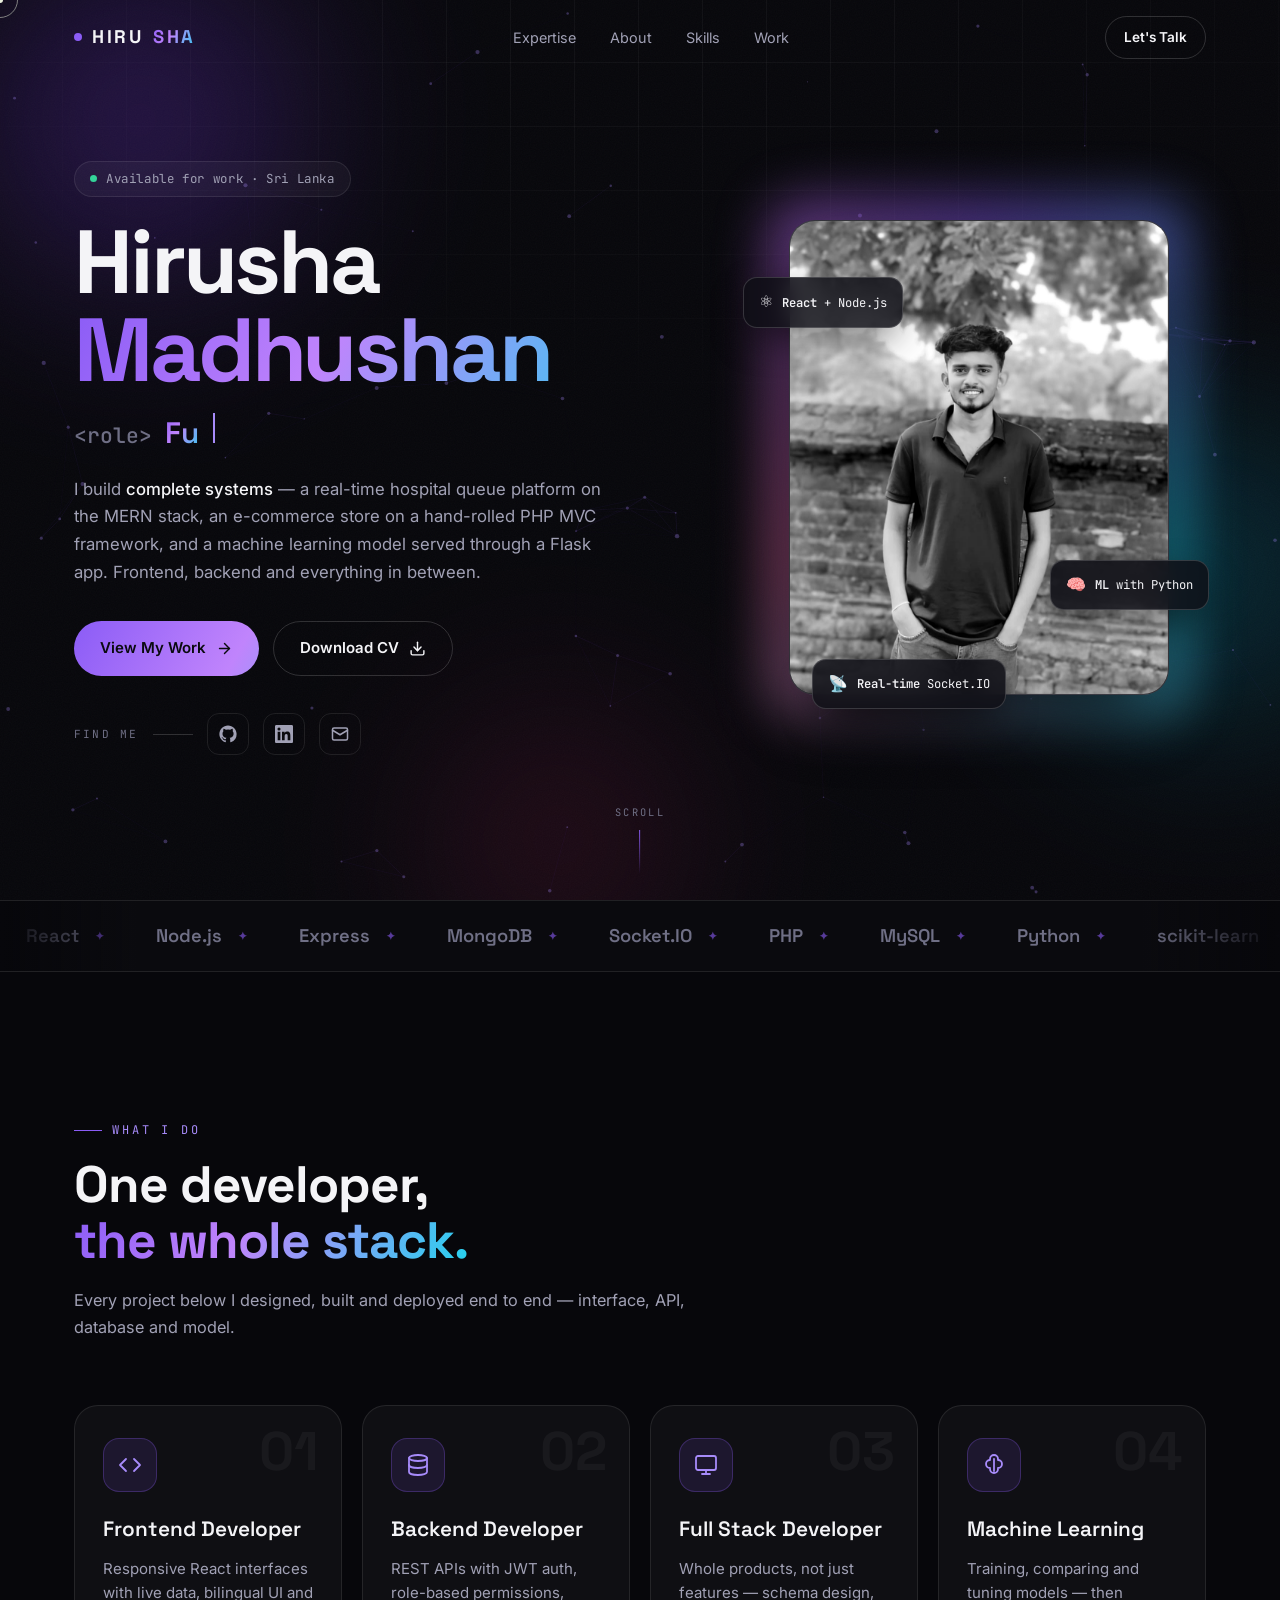
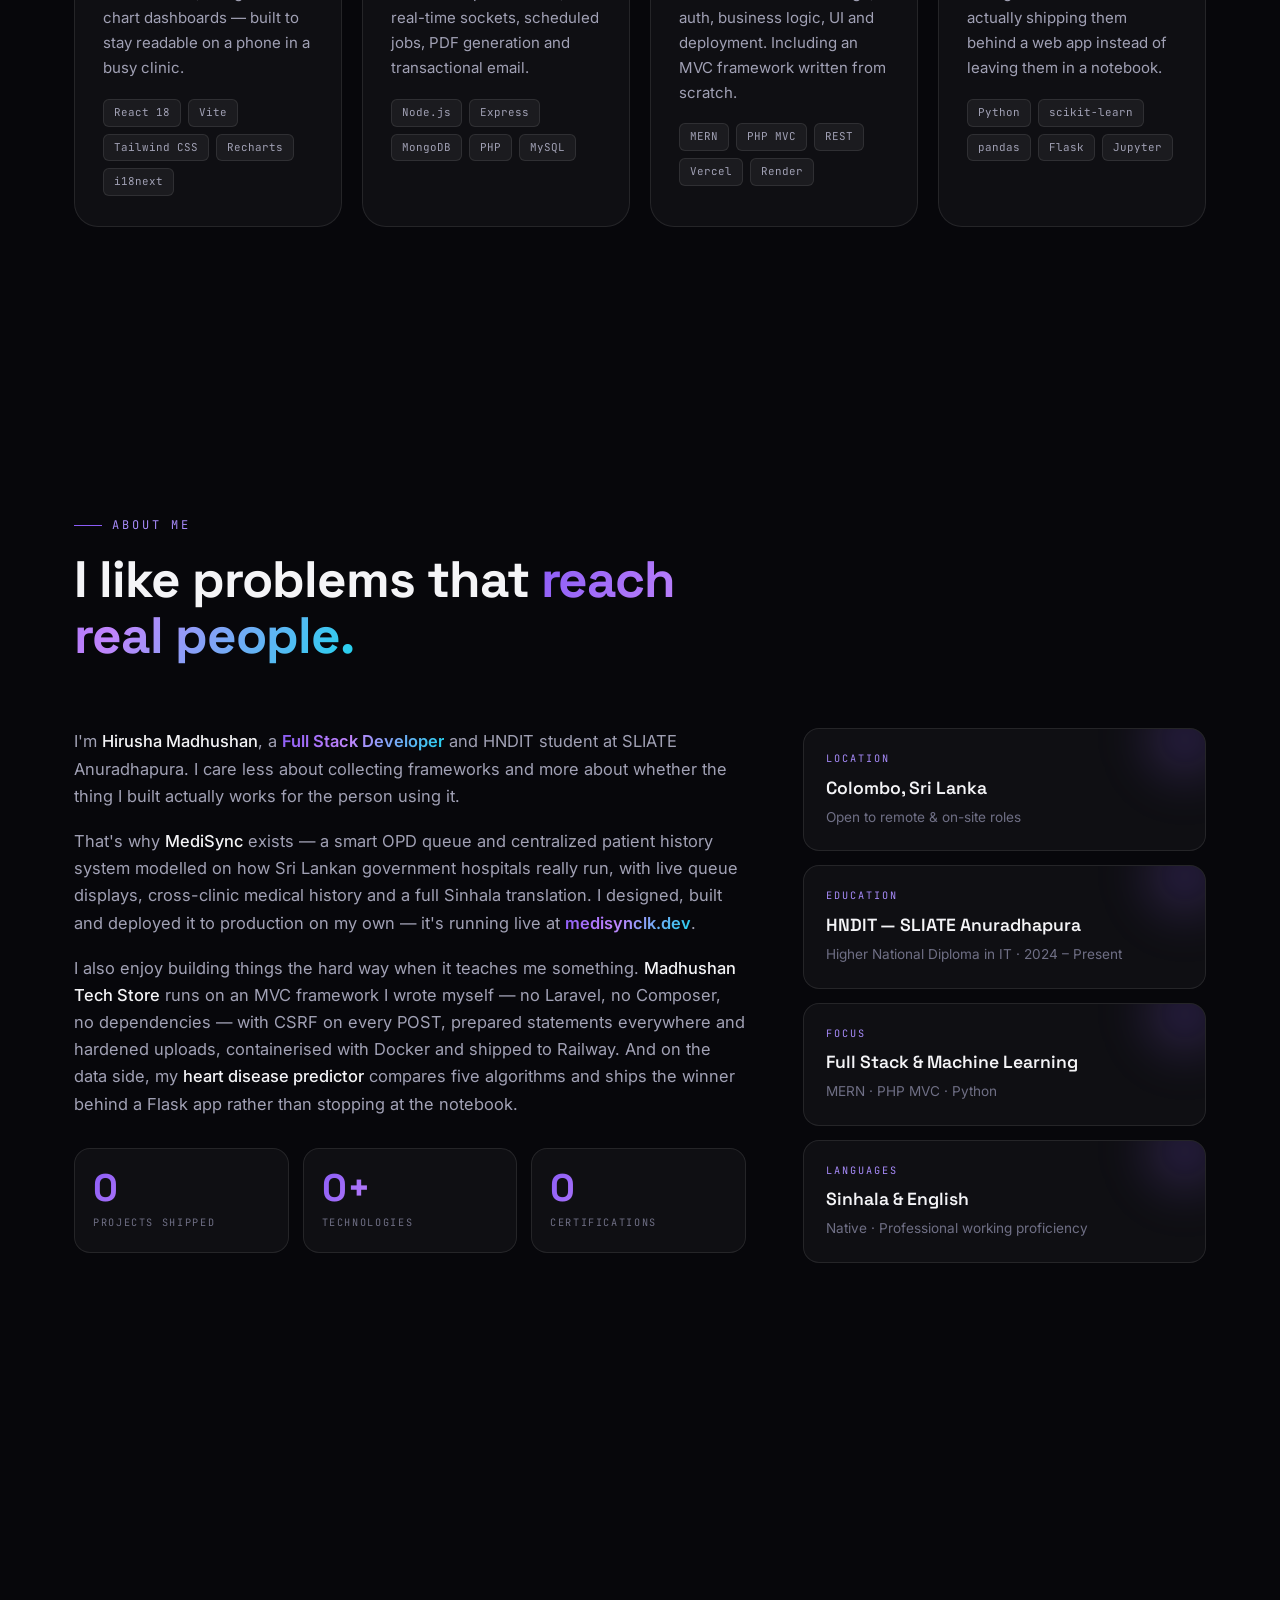
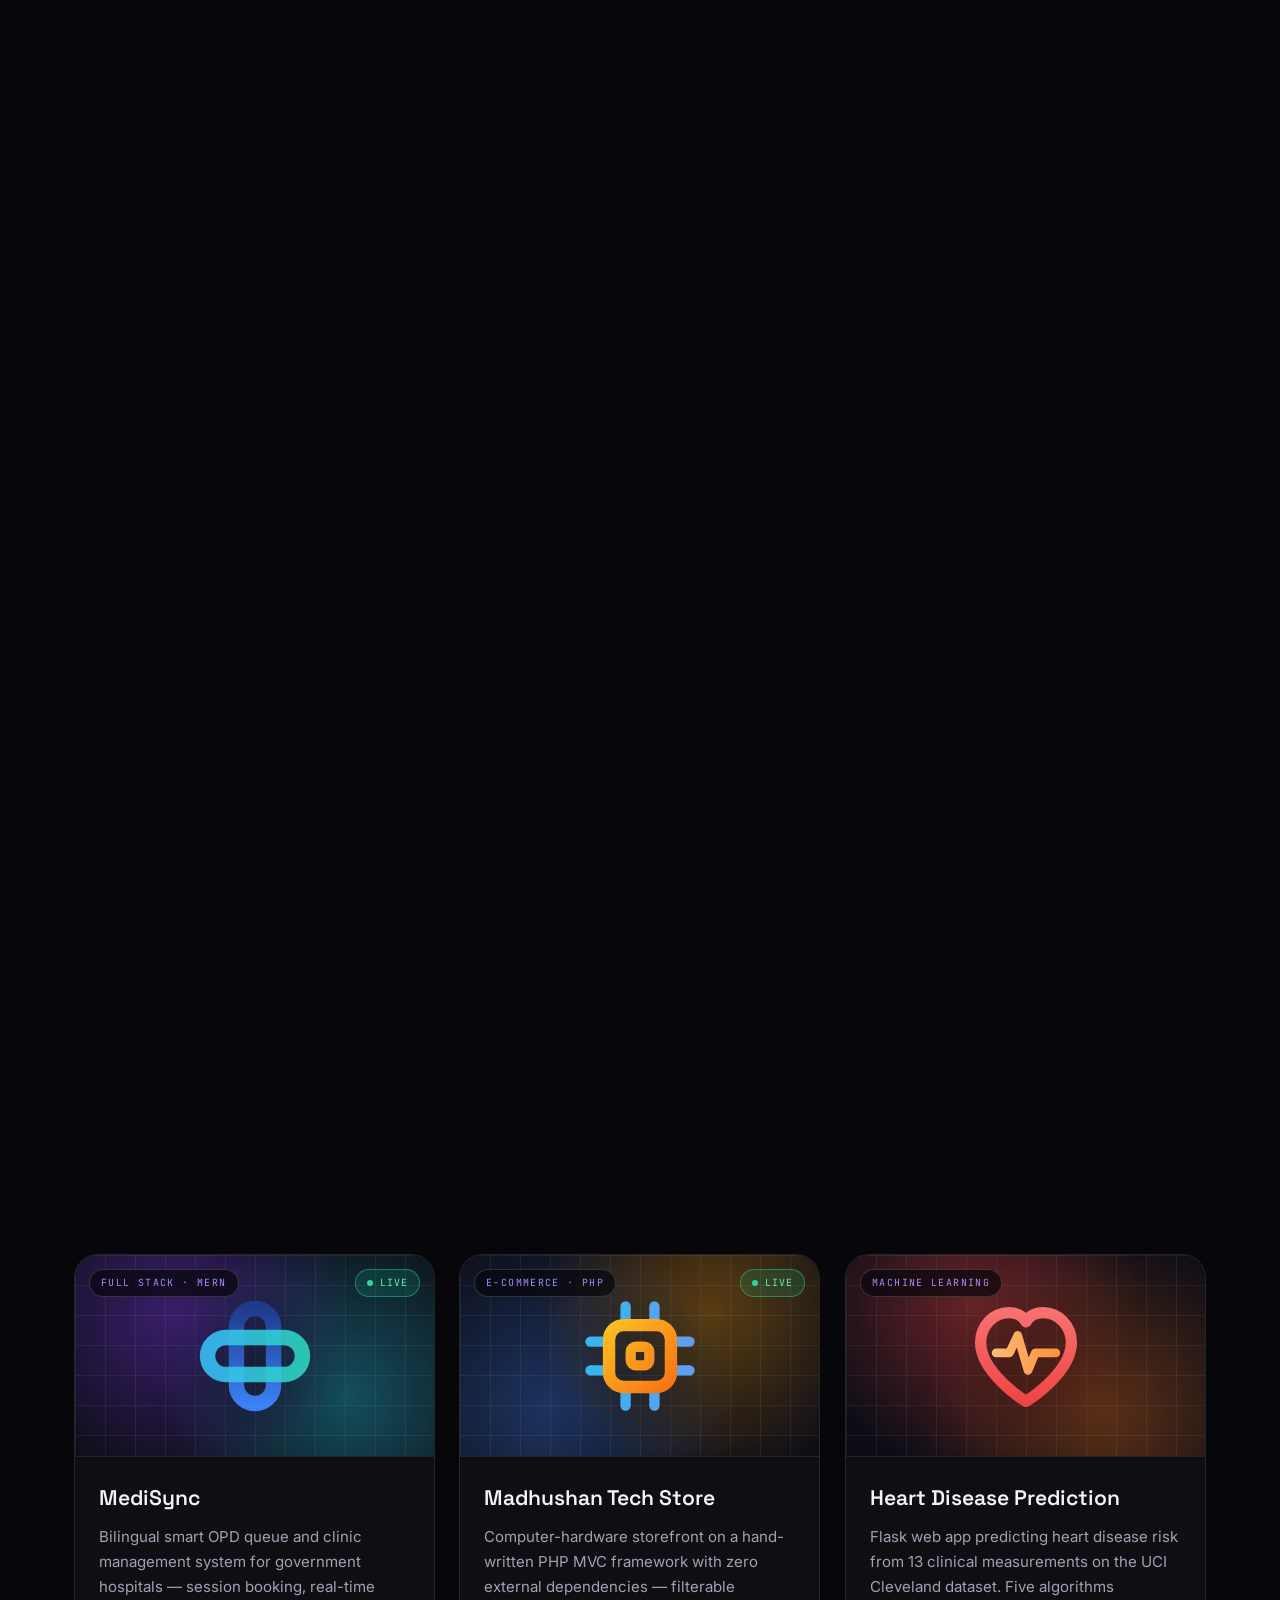
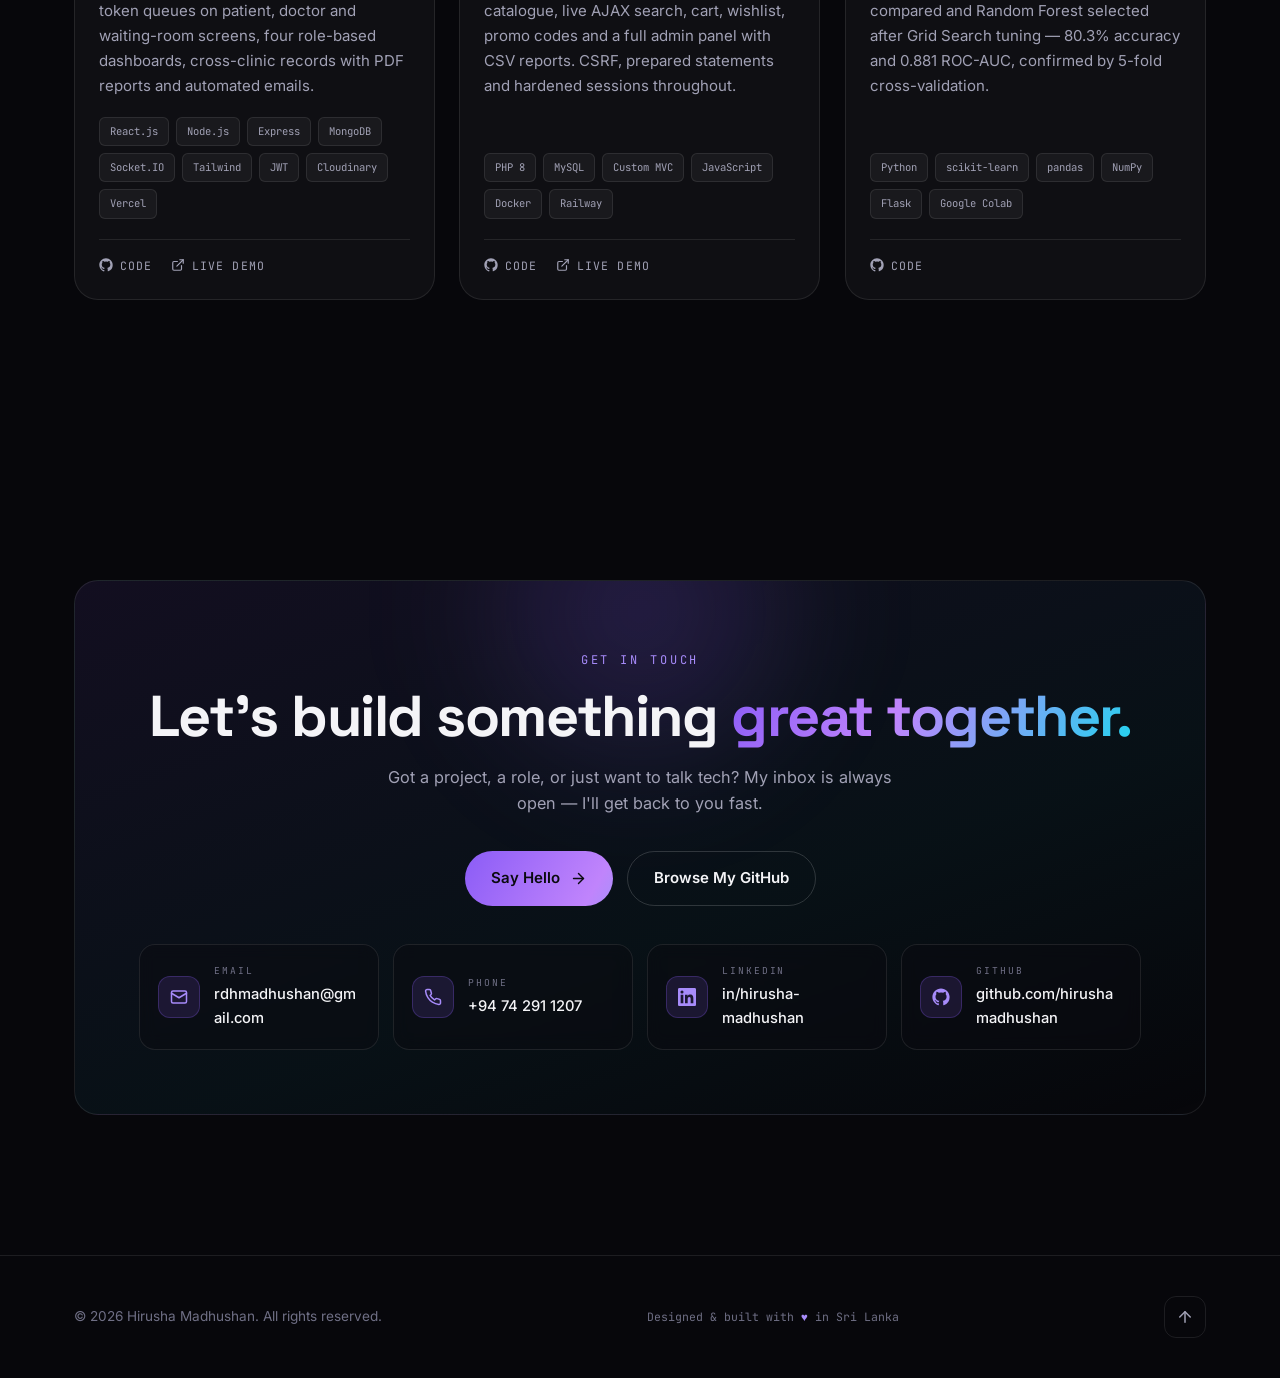
==== commit 6104e3e0: "Swap in the updated CV (v7) Replaces RDHM_Dharmakeerthi_CV_5.pdf with the current version and repoin" ====
--- a/index.html
+++ b/index.html
@@ -105,7 +105,7 @@
             <span>View My Work</span>
             <svg viewBox="0 0 24 24" fill="none" stroke="currentColor" stroke-width="2" stroke-linecap="round" stroke-linejoin="round"><line x1="5" y1="12" x2="19" y2="12"/><polyline points="12 5 19 12 12 19"/></svg>
           </a>
-          <a href="assets/RDHM_Dharmakeerthi_CV_5.pdf" download="Hirusha-Madhushan-CV.pdf" class="btn btn-ghost magnetic">
+          <a href="assets/RDHM_Dharmakeerthi_CV_7.pdf" download="Hirusha-Madhushan-CV.pdf" class="btn btn-ghost magnetic">
             <span>Download CV</span>
             <svg viewBox="0 0 24 24" fill="none" stroke="currentColor" stroke-width="2" stroke-linecap="round" stroke-linejoin="round"><path d="M21 15v4a2 2 0 0 1-2 2H5a2 2 0 0 1-2-2v-4"/><polyline points="7 10 12 15 17 10"/><line x1="12" y1="15" x2="12" y2="3"/></svg>
           </a>
